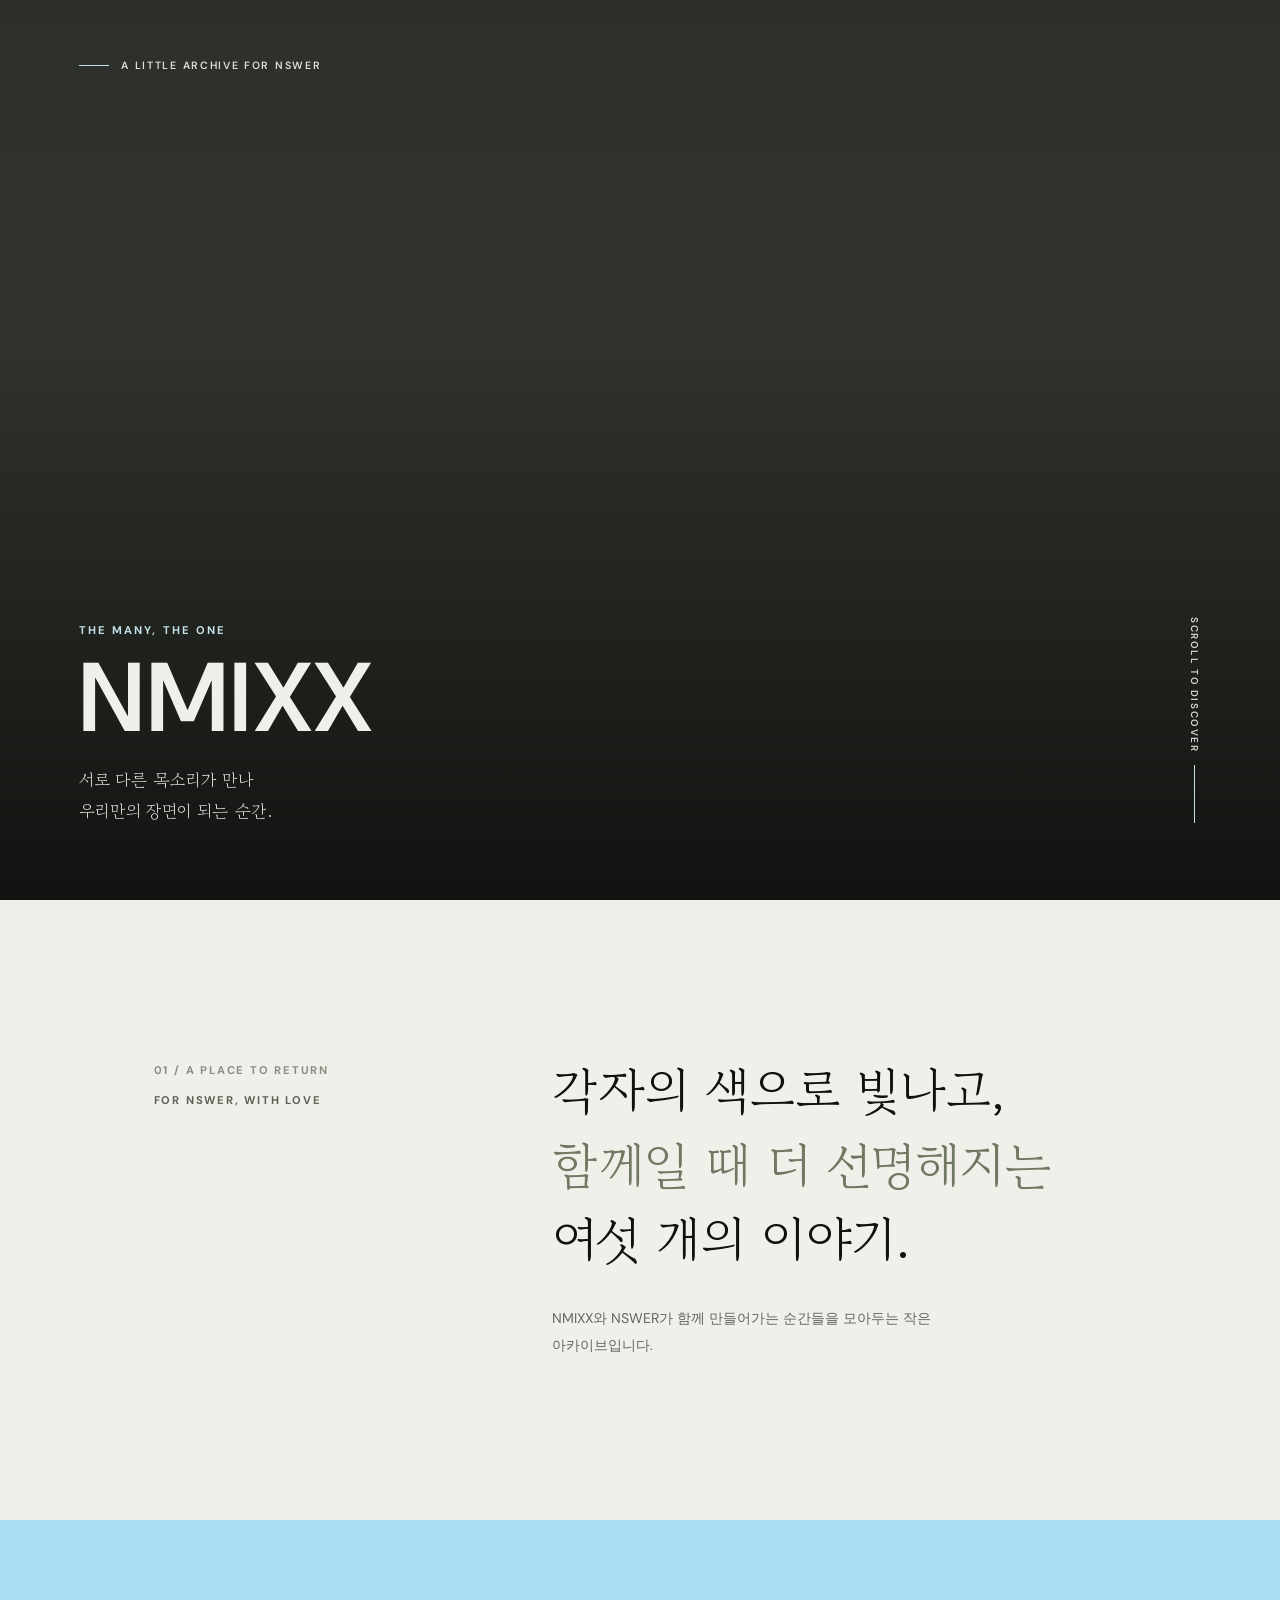
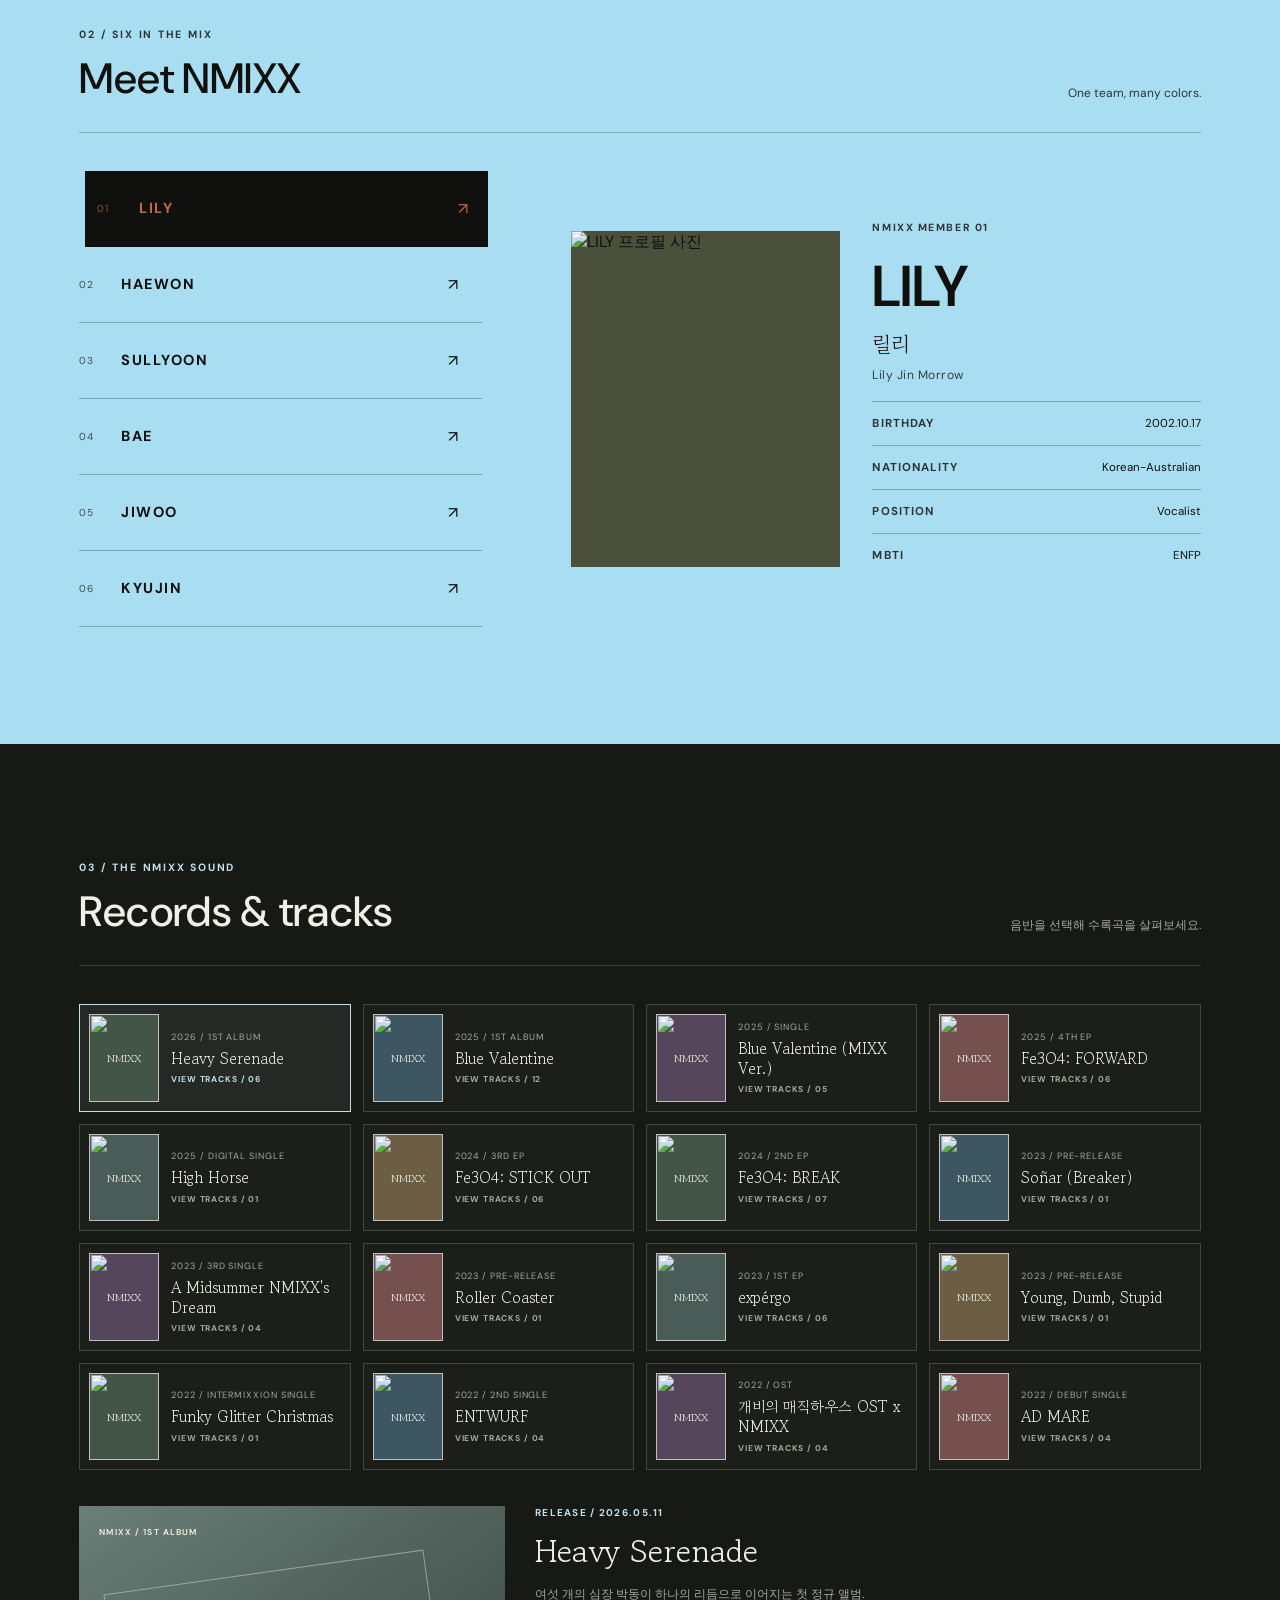
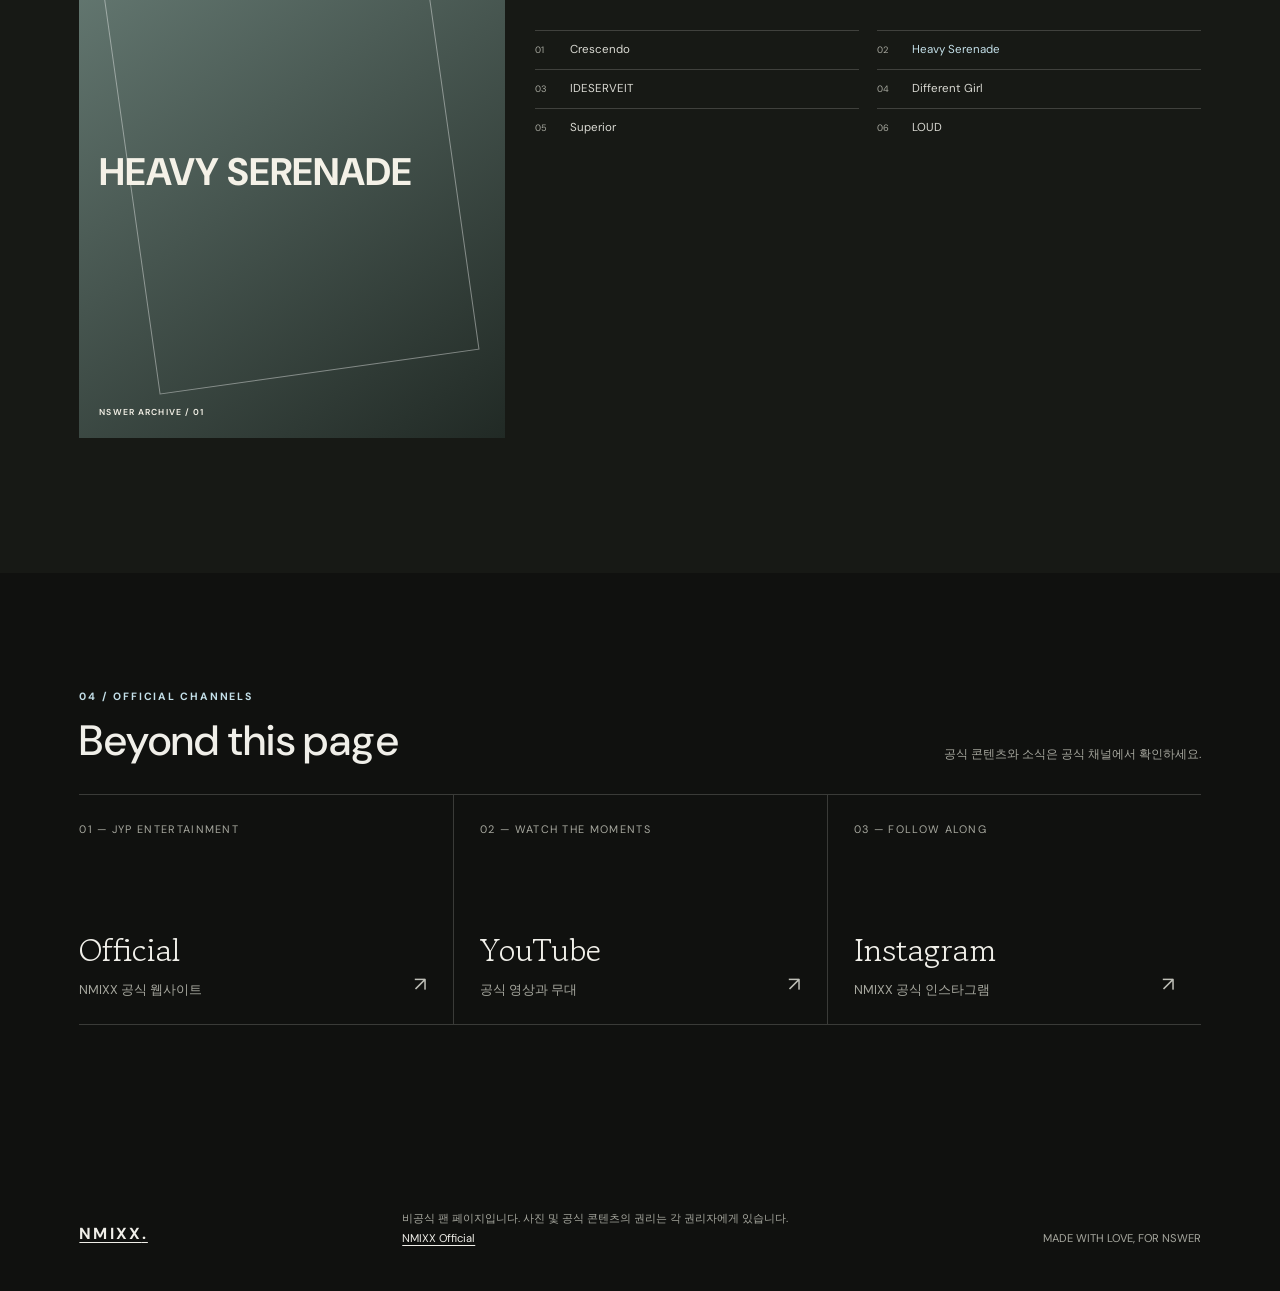
==== nmixx-main/nmixx/index.html @ 052b88a3 "Add files via upload" ====
<!doctype html>
<html lang="ko">
<head>
  <meta charset="utf-8">
  <meta name="viewport" content="width=device-width, initial-scale=1">
  <meta name="theme-color" content="#10110f">
  <meta name="description" content="NMIXX와 NSWER의 순간을 모으는 비공식 팬 페이지.">
  <title>NMIXX — A little archive for NSWER</title>
  <link rel="preconnect" href="https://fonts.googleapis.com">
  <link rel="preconnect" href="https://fonts.gstatic.com" crossorigin>
  <link href="https://fonts.googleapis.com/css2?family=DM+Sans:wght@400;500;600;700&family=Gowun+Batang:wght@400;700&display=swap" rel="stylesheet">
  <link rel="stylesheet" href="css/site.css">
</head>
<body>
  <header class="site-header" id="site-header">
    <a class="wordmark" href="#top" aria-label="NMIXX 홈">NMIXX<span>.</span></a>
    <nav class="desktop-nav" aria-label="주요 메뉴">
      <a href="#members">Meet NMIXX</a>
      <a href="gallery.html">Gallery</a>
      <a href="#music">Music</a>
      <a href="#story">Our story</a>
      <a href="#official">Official links</a>
    </nav>
    <button class="menu-toggle" type="button" aria-expanded="false" aria-controls="mobile-nav">
      <span class="menu-icon" aria-hidden="true"><i></i><i></i></span>
      <span class="menu-label">Menu</span>
    </button>
    <nav class="mobile-nav" id="mobile-nav" aria-label="모바일 메뉴" inert>
      <a href="#members">Meet NMIXX</a>
      <a href="gallery.html">Gallery</a>
      <a href="#music">Music</a>
      <a href="#story">Our story</a>
      <a href="#official">Official links</a>
    </nav>
  </header>

  <main id="top">
    <section class="hero" aria-labelledby="hero-title">
      <p class="hero-topline">A little archive for NSWER</p>
      <div class="hero-content">
        <div class="hero-copy">
          <p class="eyebrow">The many, the one</p>
          <h1 id="hero-title">NMIXX</h1>
          <p class="hero-subtitle">서로 다른 목소리가 만나<br>우리만의 장면이 되는 순간.</p>
        </div>
        <span class="scroll-cue" aria-hidden="true">SCROLL TO DISCOVER</span>
      </div>
    </section>

    <section class="intro" id="story">
      <div class="intro-index reveal"><span>01 / A PLACE TO RETURN</span>FOR NSWER, WITH LOVE</div>
      <div class="intro-copy reveal">
        <h2>각자의 색으로 빛나고,<br><em>함께일 때 더 선명해지는</em><br>여섯 개의 이야기.</h2>
        <p class="intro-note">NMIXX와 NSWER가 함께 만들어가는 순간들을 모아두는 작은 아카이브입니다.</p>
      </div>
    </section>

    <section class="members" id="members">
      <div class="section-heading reveal">
        <div><p>02 / SIX IN THE MIX</p><h2>Meet NMIXX</h2></div>
        <span>One team, many colors.</span>
      </div>
      <div class="member-explorer reveal">
        <div class="member-selector" role="group" aria-label="멤버 프로필 선택">
          <button class="member-tab" type="button" data-member="0" aria-pressed="true" aria-controls="member-profile"><span class="member-tab-index">01</span><span class="member-tab-name">LILY</span><span class="member-tab-arrow" aria-hidden="true">↗</span></button>
          <button class="member-tab" type="button" data-member="1" aria-pressed="false" aria-controls="member-profile"><span class="member-tab-index">02</span><span class="member-tab-name">HAEWON</span><span class="member-tab-arrow" aria-hidden="true">↗</span></button>
          <button class="member-tab" type="button" data-member="2" aria-pressed="false" aria-controls="member-profile"><span class="member-tab-index">03</span><span class="member-tab-name">SULLYOON</span><span class="member-tab-arrow" aria-hidden="true">↗</span></button>
          <button class="member-tab" type="button" data-member="3" aria-pressed="false" aria-controls="member-profile"><span class="member-tab-index">04</span><span class="member-tab-name">BAE</span><span class="member-tab-arrow" aria-hidden="true">↗</span></button>
          <button class="member-tab" type="button" data-member="4" aria-pressed="false" aria-controls="member-profile"><span class="member-tab-index">05</span><span class="member-tab-name">JIWOO</span><span class="member-tab-arrow" aria-hidden="true">↗</span></button>
          <button class="member-tab" type="button" data-member="5" aria-pressed="false" aria-controls="member-profile"><span class="member-tab-index">06</span><span class="member-tab-name">KYUJIN</span><span class="member-tab-arrow" aria-hidden="true">↗</span></button>
        </div>
        <article class="member-profile" id="member-profile" aria-live="polite" aria-atomic="true">
          <img class="member-image" id="member-image" alt="LILY 프로필 사진">
          <div class="member-profile-copy">
            <p class="member-profile-index" id="member-index">NMIXX MEMBER 01</p>
            <h3 class="member-profile-name" id="member-name">LILY</h3>
            <p class="member-profile-native" id="member-native">릴리</p>
              <p class="member-profile-real-name" id="member-real-name">LILY</p>
            <div class="member-profile-facts">
              <p class="member-profile-fact"><span>BIRTHDAY</span><time id="member-birthday" datetime="2002-10-17">2002.10.17</time></p>
              <p class="member-profile-fact"><span>NATIONALITY</span><span id="member-nationality">Korean-Australian</span></p>
              <p class="member-profile-fact"><span>POSITION</span><span id="member-position">Vocalist · Korean-English</span></p>
              <p class="member-profile-fact"><span>MBTI</span><span  id="member-mbti">ENFP</span></p>
            </div>
          </div>
        </article>
      </div>
    </section>


    <section class="archive music-section" id="music">
      <div class="section-heading reveal">
        <div><p>03 / THE NMIXX SOUND</p><h2>Records & tracks</h2></div>
        <span>음반을 선택해 수록곡을 살펴보세요.</span>
      </div>
      <div class="album-browser reveal">
        <div class="album-picker" id="album-picker" role="list" aria-label="NMIXX 음반 전체"></div>
        <article class="album-detail" aria-live="polite" aria-atomic="true">
          <div class="album-art album-art--serenade" id="album-art" aria-label="Heavy Serenade 앨범 아트">
            <img class="album-cover-image" id="album-cover-image" src="https://d1meds70430yck.cloudfront.net/artists/nmixx/albums/1778468916611-2fcfcbe5.jpg" alt="Heavy Serenade 앨범 커버">
            <span class="album-art-overline" id="album-art-overline">NMIXX / 1ST ALBUM</span>
            <strong id="album-art-title">HEAVY<br>SERENADE</strong>
            <span class="album-art-mark">NSWER ARCHIVE / 01</span>
          </div>
          <div class="album-info">
            <p class="album-info-index" id="album-release">RELEASE / 2026.05.11</p>
            <h3><a id="album-title" href="https://open.spotify.com/search/NMIXX%20Heavy%20Serenade" target="_blank" rel="noreferrer">Heavy Serenade</a></h3>
            <p id="album-description">여섯 개의 심장 박동이 하나의 리듬으로 이어지는 첫 정규 앨범.</p>
            <ol class="track-list" id="track-list" aria-label="수록곡"></ol>
          </div>
        </article>
      </div>
    </section>

    <section class="archive official-section" id="official">
      <div class="section-heading reveal">
        <div><p>04 / OFFICIAL CHANNELS</p><h2>Beyond this page</h2></div>
        <span>공식 콘텐츠와 소식은 공식 채널에서 확인하세요.</span>
      </div>
      <div class="archive-grid">
        <a class="archive-link reveal" href="https://nmixx.jype.com/" target="_blank" rel="noreferrer">
          <span class="archive-number">01 — JYP ENTERTAINMENT</span><span class="archive-name">Official</span><span class="archive-description">NMIXX 공식 웹사이트</span><span class="archive-arrow" aria-hidden="true">↗</span>
        </a>
        <a class="archive-link reveal" href="https://www.youtube.com/c/NMIXXOfficial" target="_blank" rel="noreferrer">
          <span class="archive-number">02 — WATCH THE MOMENTS</span><span class="archive-name">YouTube</span><span class="archive-description">공식 영상과 무대</span><span class="archive-arrow" aria-hidden="true">↗</span>
        </a>
        <a class="archive-link reveal" href="https://www.instagram.com/nmixx_official/" target="_blank" rel="noreferrer">
          <span class="archive-number">03 — FOLLOW ALONG</span><span class="archive-name">Instagram</span><span class="archive-description">NMIXX 공식 인스타그램</span><span class="archive-arrow" aria-hidden="true">↗</span>
        </a>
      </div>
    </section>

  </main>

  <footer class="site-footer">
    <a class="footer-mark" href="#top">NMIXX<span>.</span></a>
    <p>비공식 팬 페이지입니다. 사진 및 공식 콘텐츠의 권리는 각 권리자에게 있습니다.<br><a href="https://nmixx.jype.com/" target="_blank" rel="noreferrer">NMIXX Official</a></p>
    <p>MADE WITH LOVE, FOR NSWER</p>
  </footer>

  <script src="js/site.js" defer></script>
</body>
</html>
---- nmixx-main/nmixx/css/site.css ----
:root {
  color-scheme: dark;
  --ink: #10110f;
  --paper: #f0efe9;
  --muted: #a7a89f;
  --acid: #c3dfe8;
  --line: rgba(240, 239, 233, .19);
  --serif: "Gowun Batang", Georgia, serif;
  --sans: "DM Sans", "Malgun Gothic", sans-serif;
}

* { box-sizing: border-box; }
html { scroll-behavior: smooth; }
body {
  margin: 0;
  background: var(--ink);
  color: var(--paper);
  font-family: var(--sans);
  -webkit-font-smoothing: antialiased;
}
a { color: inherit; text-decoration: none; }
button { color: inherit; font: inherit; }
::selection { color: var(--ink); background: var(--acid); }

.site-header {
  position: fixed;
  z-index: 10;
  inset: 0 0 auto;
  display: flex;
  align-items: center;
  justify-content: space-between;
  min-height: 76px;
  padding: 0 6.2vw;
  color: var(--paper);
  background: rgba(16, 17, 15, .9);
  border-bottom: 1px solid rgba(240, 239, 233, .12);
  backdrop-filter: blur(14px);
  transform: translateY(-105%);
  transition: transform .45s cubic-bezier(.2,.7,.2,1);
}
.site-header.is-visible { transform: translateY(0); }
.wordmark { font-size: 1.08rem; font-weight: 700; letter-spacing: .12em; }
.wordmark span { color: var(--acid); }
.desktop-nav { display: flex; align-items: center; gap: 2.2rem; }
.desktop-nav a, .menu-toggle {
  font-size: .72rem;
  font-weight: 600;
  letter-spacing: .11em;
  text-transform: uppercase;
}
.desktop-nav a { color: #c9c9c2; transition: color .2s; }
.desktop-nav a:hover, .desktop-nav a:focus-visible { color: var(--acid); }
.menu-toggle {
  display: none;
  border: 0;
  background: transparent;
  cursor: pointer;
}
.mobile-nav { display: none; }

.hero {
  position: relative;
  display: flex;
  min-height: 680px;
  height: 100svh;
  align-items: flex-end;
  overflow: hidden;
  isolation: isolate;
  background: #33352f;
}
.hero::before, .hero::after { position: absolute; inset: 0; content: ""; pointer-events: none; }
.hero::before {
  z-index: -2;
  inset: -18% 0;
  background-image: url("https://d1meds70430yck.cloudfront.net/images/2026/09/30/gAAAAABqvKIhIqijRZtizznS_riI0pheNCxo2xA8edv8j97ZWO5IctZQIMdxApS8UF1ifLqfo2mUvzOSB4dbHTzO1W0Qj2kssRfggHt3ymOBjQN17YceEeHtkVYiIE6DFDy0-2aes8DiZArSMqCRaN5DKMsNcP7kSQ%3D%3D/3b52371044f7d9ab2bb0f0de5db0cc8addd6f538.jpg");
  background-position: center top;
  background-size: cover;
  transform: translate3d(0, calc(18vh + var(--hero-offset, 0px)), 0) scale(1.08);
  will-change: transform;
}
.hero::after {
  z-index: -1;
  background: linear-gradient(180deg, rgba(8, 10, 8, .13) 0%, rgba(8, 10, 8, .02) 35%, rgba(8, 10, 8, .78) 100%);
}
.hero-topline {
  position: absolute;
  top: 48px;
  left: 6.2vw;
  display: flex;
  align-items: center;
  gap: 12px;
  color: rgba(255,255,255,.84);
  font-size: .66rem;
  font-weight: 600;
  letter-spacing: .16em;
  text-transform: uppercase;
}
.hero-topline::before { width: 30px; height: 1px; background: var(--acid); content: ""; }
.hero-content {
  width: 100%;
  display: grid;
  grid-template-columns: 1fr auto;
  align-items: end;
  gap: 30px;
  padding: 0 6.2vw 8.2vh;
}
.hero-copy { max-width: 760px; }
.eyebrow {
  margin: 0 0 17px;
  color: var(--acid);
  font-size: .7rem;
  font-weight: 700;
  letter-spacing: .18em;
  text-transform: uppercase;
}
h1 {
  margin: 0;
  font-size: 6.1rem;
  font-weight: 600;
  letter-spacing: .025em;
  line-height: .9;
}
.hero-subtitle {
  max-width: 400px;
  margin: 22px 0 0;
  color: rgba(255,255,255,.82);
  font-family: var(--serif);
  font-size: 1.08rem;
  line-height: 1.8;
  word-break: keep-all;
}
.scroll-cue {
  display: flex;
  align-items: center;
  gap: 13px;
  padding-bottom: 3px;
  color: rgba(255,255,255,.82);
  font-size: .62rem;
  font-weight: 600;
  letter-spacing: .16em;
  writing-mode: vertical-rl;
}
.scroll-cue::after { width: 1px; height: 58px; background: var(--acid); content: ""; }
.intro {
  display: grid;
  grid-template-columns: minmax(140px, .7fr) minmax(0, 1.3fr);
  gap: 7vw;
  padding: 17vh 12vw 18vh;
  background: var(--paper);
  color: var(--ink);
}
.intro-index { padding-top: 10px; color: #5e6158; font-size: .7rem; font-weight: 700; letter-spacing: .16em; }
.intro-index span { display: block; margin-bottom: 16px; color: #8b8d84; }
.intro-copy { max-width: 760px; }
.intro h2 {
  margin: 0;
  font-family: var(--serif);
  font-size: 3.15rem;
  font-weight: 400;
  line-height: 1.48;
  word-break: keep-all;
}
.intro h2 em { color: #707861; font-style: normal; }
.intro-note { max-width: 420px; margin: 28px 0 0; color: #65675f; font-size: .88rem; line-height: 1.9; word-break: keep-all; }
.archive { padding: 13vh 6.2vw 15vh; }
.section-heading {
  display: flex;
  align-items: end;
  justify-content: space-between;
  gap: 24px;
  padding-bottom: 26px;
  border-bottom: 1px solid var(--line);
}
.section-heading p { margin: 0 0 10px; color: var(--acid); font-size: .66rem; font-weight: 700; letter-spacing: .17em; }
.section-heading h2 { margin: 0; font-size: 2.65rem; font-weight: 500; letter-spacing: .01em; }
.section-heading > span { padding-bottom: 5px; color: var(--muted); font-size: .75rem; }
.archive-grid { display: grid; grid-template-columns: repeat(3, 1fr); }
.archive-link {
  position: relative;
  display: flex;
  min-height: 230px;
  flex-direction: column;
  justify-content: space-between;
  padding: 27px 26px 25px 0;
  border-bottom: 1px solid var(--line);
  transition: color .2s;
}
.archive-link + .archive-link { padding-left: 26px; border-left: 1px solid var(--line); }
.archive-link:hover .archive-arrow, .archive-link:focus-visible .archive-arrow { color: var(--acid); transform: translate(4px, -4px); }
.archive-number { color: var(--muted); font-size: .68rem; letter-spacing: .12em; }
.archive-name { margin: auto 0 8px; font-family: var(--serif); font-size: 2rem; }
.archive-description { margin: 0; color: var(--muted); font-size: .8rem; }
.archive-arrow { position: absolute; right: 26px; bottom: 27px; color: #bfc0b8; font-size: 1.25rem; transition: transform .2s, color .2s; }

.gallery-section { padding-top: 11vh; }
.gallery-page .gallery-section { min-height: 100svh; padding-top: 14vh; }
.gallery-toolbar { display: flex; align-items: center; justify-content: space-between; gap: 20px; padding: 22px 0 24px; }
.gallery-filters { display: flex; flex-wrap: wrap; gap: 8px; }
.gallery-filter {
  display: inline-flex;
  align-items: center;
  gap: 9px;
  min-height: 36px;
  padding: 0 13px;
  border: 1px solid var(--line);
  background: transparent;
  color: var(--muted);
  font-size: .62rem;
  font-weight: 700;
  letter-spacing: .1em;
  cursor: pointer;
  transition: color .2s, background .2s, border-color .2s;
}
.gallery-filter:hover, .gallery-filter:focus-visible, .gallery-filter[aria-pressed="true"] { border-color: var(--acid); background: var(--acid); color: var(--ink); }
.gallery-filter span { opacity: .65; }
.gallery-count { color: var(--muted); font-size: .63rem; letter-spacing: .13em; }
.gallery-grid { display: grid; grid-template-columns: repeat(4, minmax(0, 1fr)); gap: 30px 18px; }
.gallery-item { min-width: 0; margin: 0; }
.gallery-item--wide { grid-column: span 2; }
.gallery-open {
  position: relative;
  display: block;
  width: 100%;
  padding: 0;
  overflow: hidden;
  border: 0;
  background: #242720;
  cursor: zoom-in;
}
.gallery-open img { display: block; width: 100%; aspect-ratio: 4 / 5; object-fit: cover; transition: transform .5s cubic-bezier(.2,.7,.2,1), filter .3s; }
.gallery-item--wide .gallery-open img { aspect-ratio: 4 / 3; }
.gallery-item--album .gallery-open img { aspect-ratio: 4 / 5; }
.gallery-open.has-image-fallback::after { position: absolute; inset: 0; display: grid; place-items: center; color: var(--acid); content: "NMIXX / MIXX ARCHIVE"; font-size: .65rem; letter-spacing: .16em; }
.gallery-open:hover img, .gallery-open:focus-visible img { transform: scale(1.035); filter: brightness(.82); }
.gallery-open:focus-visible { outline: 2px solid var(--acid); outline-offset: 3px; }
.gallery-open-mark { position: absolute; right: 14px; bottom: 12px; color: white; font-size: 1.2rem; opacity: 0; transform: translate(-4px, 4px); transition: opacity .2s, transform .2s; }
.gallery-open:hover .gallery-open-mark, .gallery-open:focus-visible .gallery-open-mark { opacity: 1; transform: translate(0); }
.gallery-item figcaption { display: flex; flex-direction: column; gap: 5px; padding-top: 12px; }
.gallery-item figcaption span { color: var(--muted); font-size: .58rem; letter-spacing: .13em; }
.gallery-item figcaption strong { font-family: var(--serif); font-size: 1.05rem; font-weight: 400; }
.gallery-item[hidden] { display: none; }
.gallery-lightbox {
  position: fixed;
  width: min(1100px, calc(100% - 36px));
  max-width: none;
  max-height: calc(100% - 36px);
  padding: 24px;
  overflow: visible;
  border: 1px solid rgba(240,239,233,.2);
  background: #10110f;
  color: var(--paper);
}
.gallery-lightbox::backdrop { background: rgba(6,7,6,.88); backdrop-filter: blur(8px); }
.gallery-lightbox figure { margin: 0; }
.gallery-lightbox img { display: block; max-width: 100%; max-height: 78svh; margin: 0 auto; object-fit: contain; }
.gallery-lightbox figcaption { padding-top: 14px; color: var(--muted); font-family: var(--serif); font-size: 1rem; }
.lightbox-close { position: absolute; top: 8px; right: 10px; z-index: 1; width: 38px; height: 38px; border: 0; background: var(--ink); color: var(--paper); font-size: 1.5rem; cursor: pointer; }

.music-section { background: #171915; }
.album-browser { display: grid; grid-template-columns: minmax(0, 1fr); gap: 36px; padding-top: 38px; }
.album-picker { display: grid; grid-template-columns: repeat(4, minmax(0, 1fr)); align-content: start; gap: 12px; }
.album-choice {
  display: grid;
  grid-template-columns: 54px minmax(0, 1fr);
  align-items: center;
  gap: 5px 12px;
  width: 100%;
  min-height: 76px;
  padding: 12px 10px 12px 0;
  border: 0;
  border-bottom: 1px solid var(--line);
  background: transparent;
  color: var(--paper);
  text-align: left;
  cursor: pointer;
  transition: color .2s, padding .2s, background .2s;
}
.album-choice > span:first-child { grid-row: span 2; color: var(--muted); font-size: .66rem; }
.album-choice strong { min-width: 0; font-family: var(--serif); font-size: 1.05rem; font-weight: 400; overflow-wrap: anywhere; }
.album-choice > span:last-child { color: var(--muted); font-size: .55rem; letter-spacing: .12em; }
.album-choice:hover, .album-choice:focus-visible, .album-choice[aria-pressed="true"] { padding-left: 12px; background: rgba(195,223,232,.1); color: var(--acid); }
.album-choice:focus-visible { outline: 1px solid var(--acid); outline-offset: -1px; }
.album-option {
  display: grid;
  grid-template-columns: 70px minmax(0, 1fr);
  align-items: center;
  gap: 12px;
  min-width: 0;
  padding: 9px;
  border: 1px solid var(--line);
  background: rgba(255,255,255,.02);
  cursor: pointer;
  transition: border-color .2s, background .2s;
}
.album-option.is-active { border-color: var(--acid); background: rgba(195,223,232,.08); }
.album-option-cover { position: relative; aspect-ratio: 4 / 5; overflow: hidden; background: #273035; }
.album-option-cover img { display: block; width: 100%; height: 100%; object-fit: cover; }
.album-option-cover.has-fallback::after { position: absolute; inset: 0; display: grid; place-items: center; padding: 5px; color: var(--paper); content: "NMIXX"; font-family: var(--serif); font-size: .7rem; text-align: center; }
.album-option-copy { display: grid; gap: 6px; min-width: 0; }
.album-option-year { color: var(--muted); font-size: .57rem; letter-spacing: .1em; }
.album-option-name { color: var(--paper); font-family: var(--serif); font-size: .95rem; line-height: 1.3; overflow-wrap: anywhere; }
button.album-option-name { width: 100%; padding: 0; border: 0; background: transparent; text-align: left; cursor: pointer; }
.album-option-name:focus-visible { outline: 1px solid var(--acid); outline-offset: 3px; }
.album-select { justify-self: start; padding: 0; border: 0; background: none; color: var(--muted); font-size: .53rem; font-weight: 700; letter-spacing: .1em; cursor: pointer; }
.album-select:focus-visible, .album-option.is-active .album-select { color: var(--acid); }
.album-select:focus-visible { outline: 1px solid var(--acid); outline-offset: 3px; }
.album-detail { display: grid; grid-template-columns: minmax(190px, .78fr) minmax(0, 1.22fr); align-items: start; gap: 30px; min-width: 0; }
.album-art {
  position: relative;
  display: flex;
  min-width: 0;
  aspect-ratio: 4 / 5;
  flex-direction: column;
  justify-content: space-between;
  padding: 20px;
  overflow: hidden;
  isolation: isolate;
  color: #f4f1e7;
}
.album-art::before, .album-art::after { position: absolute; inset: 0; content: ""; pointer-events: none; }
.album-art::before { z-index: -1; background: linear-gradient(180deg, rgba(12,15,16,.12), rgba(12,15,16,.42)); }
.album-art::after { z-index: 1; inset: 12%; border: 1px solid rgba(255,255,255,.4); transform: rotate(-8deg); }
.album-art--serenade { background-color: #344238; }
.album-art--valentine { background-color: #355564; }
.album-art--forward { background-color: #6b4c3b; }
.album-art--stickout { background-color: #71372e; }
.album-art--tone-0 { background-color: #435547; }
.album-art--tone-1 { background-color: #3d5661; }
.album-art--tone-2 { background-color: #56465b; }
.album-art--tone-3 { background-color: #75504f; }
.album-art--tone-4 { background-color: #4a5c58; }
.album-art--tone-5 { background-color: #6b5e42; }
.album-art.has-fallback-cover .album-cover-image { display: none; }
.album-art.has-fallback-cover::before { background: linear-gradient(145deg, rgba(195,223,232,.3), rgba(12,15,16,.62)); }
.album-cover-image { position: absolute; z-index: -2; inset: 0; display: block; width: 100%; height: 100%; object-fit: cover; }
.album-art > *:not(.album-cover-image) { position: relative; z-index: 2; }
.album-art-overline, .album-art-mark { font-size: .54rem; font-weight: 600; letter-spacing: .13em; }
.album-art > strong { font-size: 2.4rem; font-weight: 700; line-height: .92; overflow-wrap: anywhere; white-space: pre-line; }
.album-info { min-width: 0; }
.album-info-index { margin: 0 0 12px; color: var(--acid); font-size: .62rem; font-weight: 700; letter-spacing: .13em; }
.album-info h3 { margin: 0; font-family: var(--serif); font-size: 2rem; font-weight: 400; line-height: 1.25; overflow-wrap: anywhere; }
.album-info h3 a { color: inherit; text-decoration: none; }
.album-info h3 a:focus-visible { outline: 2px solid var(--acid); outline-offset: 4px; }
.album-info > p:not(.album-info-index) { max-width: 420px; margin: 12px 0 24px; color: var(--muted); font-size: .78rem; line-height: 1.8; word-break: keep-all; }
.track-list { display: grid; grid-template-columns: repeat(2, minmax(0, 1fr)); gap: 0 18px; margin: 0; padding: 0; list-style: none; counter-reset: tracks; }
.track-list li { display: grid; grid-template-columns: 27px minmax(0, 1fr); gap: 8px; align-items: baseline; min-width: 0; padding: 11px 0; border-top: 1px solid var(--line); counter-increment: tracks; color: #d9d9d2; font-size: .72rem; line-height: 1.4; overflow-wrap: anywhere; }
.track-list li::before { content: counter(tracks, decimal-leading-zero); color: var(--muted); font-size: .58rem; }
.track-list li.is-title-track { color: var(--acid); }
.track-list li a { display: block; min-width: 0; color: inherit; text-decoration: none; }
.track-list li a:focus-visible { outline: 1px solid var(--acid); outline-offset: 3px; }

.members {
  padding: 12vh 6.2vw 13vh;
  background: #d6e9ed;
  color: var(--ink);
  transition: background-color .35s ease;
}
.members.member-theme--lily { background: #A9DDF2; }
.members.member-theme--haewon { background: #F2F0E8; }
.members.member-theme--sullyoon { background: #9BAFE0; }
.members.member-theme--bae { background: #F7DFA0; }
.members.member-theme--jiwoo { background: #F2A7AE; }
.members.member-theme--kyujin { background: #E9B4D0; }
.members .section-heading { border-color: rgba(16,17,15,.25); }
.members .section-heading p { color: rgba(16,17,15,.82); }
.members .section-heading > span { color: rgba(16,17,15,.82); }
.member-explorer {
  display: grid;
  grid-template-columns: minmax(220px, .78fr) minmax(0, 1.22fr);
  gap: 7vw;
  padding-top: 38px;
}
.member-selector { display: grid; align-content: start; }
.member-tab {
  display: grid;
  grid-template-columns: 42px 1fr 20px;
  align-items: center;
  width: 100%;
  min-height: 76px;
  padding: 0 14px 0 0;
  border: 0;
  border-bottom: 1px solid rgba(16,17,15,.28);
  background: transparent;
  color: var(--ink);
  text-align: left;
  cursor: pointer;
  transition: background .22s ease, color .22s ease, padding .22s ease, transform .22s ease;
}
.member-tab[data-member="0"] { --member-color: #c16a45; }
.member-tab[data-member="1"] { --member-color: #62a2c0; }
.member-tab[data-member="2"] { --member-color: #a28b5f; }
.member-tab[data-member="3"] { --member-color: #c08330; }
.member-tab[data-member="4"] { --member-color: #b65c78; }
.member-tab[data-member="5"] { --member-color: #7286bf; }
.member-tab:hover, .member-tab:focus-visible, .member-tab[aria-pressed="true"] {
  padding-left: 12px;
  background: var(--ink);
  color: var(--member-color);
  transform: translateX(6px);
}
.member-tab:focus-visible { outline: 2px solid var(--ink); outline-offset: 3px; }
.member-tab-index { font-size: .63rem; letter-spacing: .1em; opacity: .7; }
.member-tab-name { font-size: .91rem; font-weight: 700; letter-spacing: .1em; }
.member-tab-arrow { font-size: 1rem; transition: transform .22s ease; }
.member-tab:hover .member-tab-arrow, .member-tab[aria-pressed="true"] .member-tab-arrow { transform: translateX(4px); }
.member-profile {
  display: grid;
  grid-template-columns: minmax(170px, .82fr) minmax(0, 1fr);
  align-items: center;
  gap: 32px;
  min-width: 0;
}
.member-image { display: block; width: 100%; aspect-ratio: 4 / 5; object-fit: cover; background: #4b503a; }
.member-profile-copy { min-width: 0; }
.member-profile-index { margin: 0 0 24px; color: rgba(16,17,15,.82); font-size: .65rem; font-weight: 700; letter-spacing: .15em; }
.member-profile-name { margin: 0; font-size: 3.6rem; font-weight: 600; line-height: 1; overflow-wrap: anywhere; }
.member-profile-native { margin: 12px 0 0; font-family: var(--serif); font-size: 1.35rem; }
.member-profile-real-name { margin: 8px 0 0; color: rgba(16,17,15,.78); font-size: .76rem; letter-spacing: .04em; }
.member-profile-facts { display: grid; gap: 0; margin-top: 18px; }
.member-profile-fact { display: flex; justify-content: space-between; gap: 16px; margin: 0; padding: 14px 0; border-top: 1px solid rgba(16,17,15,.28); font-size: .72rem; }
.member-profile-fact span:first-child { color: rgba(16,17,15,.82); font-weight: 700; letter-spacing: .1em; }
.member-profile-intro { margin: 18px 0 0; color: rgba(16,17,15,.82); font-family: var(--serif); font-size: .9rem; line-height: 1.8; word-break: keep-all; }

.site-footer {
  display: flex;
  align-items: end;
  justify-content: space-between;
  gap: 30px;
  padding: 48px 6.2vw 42px;
  color: var(--muted);
  font-size: .7rem;
  line-height: 1.8;
}
.footer-mark { color: var(--paper); font-size: 1rem; font-weight: 700; letter-spacing: .13em; }
.site-footer p { margin: 0; }
.site-footer a { color: var(--paper); text-decoration: underline; text-underline-offset: 3px; }
.reveal { opacity: 0; transform: translateY(24px); transition: opacity .7s ease, transform .7s cubic-bezier(.2,.7,.2,1); }
.reveal.is-in-view { opacity: 1; transform: translateY(0); }

@media (max-width: 760px) {
  .site-header { min-height: 64px; padding: 0 22px; }
  .desktop-nav { display: none; }
  .menu-toggle { display: inline-flex; align-items: center; gap: 10px; padding: 12px 0; font-size: .66rem; }
  .menu-icon { display: grid; gap: 5px; width: 18px; }
  .menu-icon i { display: block; height: 1px; background: currentColor; transition: transform .2s; }
  .menu-toggle[aria-expanded="true"] .menu-icon i:first-child { transform: translateY(3px) rotate(45deg); }
  .menu-toggle[aria-expanded="true"] .menu-icon i:last-child { transform: translateY(-3px) rotate(-45deg); }
  .mobile-nav {
    position: absolute;
    inset: 64px 0 auto;
    display: grid;
    gap: 0;
    padding: 0 22px;
    overflow: hidden;
    background: rgba(16,17,15,.96);
    max-height: 0;
    transition: max-height .3s ease, padding .3s ease;
  }
  .mobile-nav.is-open { max-height: 340px; padding: 8px 22px 20px; }
  .mobile-nav a { padding: 13px 0; border-top: 1px solid var(--line); color: #d3d3cb; font-size: .74rem; letter-spacing: .08em; }
  .hero { min-height: 620px; height: 100svh; max-height: 920px; }
  .hero::before {
    background-image: url("https://d1meds70430yck.cloudfront.net/images/2026/09/30/gAAAAABqvIeXqddbfvSoG50ZqBBJu84pTSoM2ujSBKNfVXCbJpQa1Ip3KAnRwAHRNyABldLEQdpBncDLPQH21VVjtwwZZ7HBP79kBayVY1C6tO9GMSvXE7p22eyqiHouS1Ae8-oR4WWJKhJ96erf85F8vFxj3LeA3A%3D%3D/d5caa90fa546cc03b271c3b1a1df7765ea4291bf.jpg");
    background-position: center top;
  }
  .hero-topline { top: 30px; left: 22px; font-size: .58rem; }
  .hero-content { grid-template-columns: 1fr; padding: 0 22px 9vh; }
  h1 { font-size: 4.1rem; }
  .hero-subtitle { max-width: 300px; margin-top: 16px; font-size: .96rem; }
  .scroll-cue { position: absolute; right: 23px; bottom: 9vh; font-size: .55rem; }
  .scroll-cue::after { height: 42px; }
  .intro { grid-template-columns: 1fr; gap: 38px; padding: 12vh 22px 13vh; }
  .intro h2 { font-size: 2.15rem; }
  .intro-note { margin-top: 20px; font-size: .82rem; }
  .archive { padding: 10vh 22px 12vh; }
  .section-heading { align-items: start; flex-direction: column; gap: 14px; }
  .section-heading h2 { font-size: 2rem; }
  .section-heading > span { font-size: .68rem; }
  .archive-grid { grid-template-columns: 1fr; }
  .archive-link { min-height: 164px; padding: 20px 34px 20px 0; }
  .archive-link + .archive-link { padding-left: 0; border-left: 0; }
  .archive-name { font-size: 1.7rem; }
  .archive-arrow { right: 3px; bottom: 22px; }
  .members { padding: 10vh 22px 11vh; }
  .member-explorer { grid-template-columns: minmax(0, 1fr); gap: 28px; padding-top: 28px; }
  .member-selector { grid-template-columns: repeat(2, minmax(0, 1fr)); gap: 0 10px; }
  .member-tab { grid-template-columns: 30px 1fr 16px; min-height: 62px; padding-right: 6px; }
  .member-tab:hover, .member-tab:focus-visible, .member-tab[aria-pressed="true"] { padding-left: 8px; transform: translateX(2px); }
  .member-tab-name { font-size: .72rem; }
  .member-profile { grid-template-columns: minmax(0, .8fr) minmax(0, 1fr); gap: 18px; }
  .member-profile-index { margin-bottom: 16px; font-size: .57rem; }
  .member-profile-name { font-size: 2.15rem; }
  .member-profile-native { margin-top: 9px; font-size: 1.1rem; }
  .member-profile-real-name { margin-top: 6px; font-size: .68rem; }
  .member-profile-facts { margin-top: 12px; }
  .member-profile-fact { flex-direction: column; gap: 6px; padding: 9px 0; font-size: .68rem; }
  .member-profile-intro { margin-top: 12px; font-size: .78rem; }
  .gallery-toolbar { align-items: start; flex-direction: column; gap: 14px; }
  .gallery-grid { grid-template-columns: repeat(2, minmax(0, 1fr)); gap: 24px 12px; }
  .gallery-item--wide { grid-column: span 2; }
  .gallery-item figcaption strong { font-size: .95rem; }
  .gallery-lightbox { width: calc(100% - 20px); padding: 12px; }
  .album-browser { grid-template-columns: minmax(0, 1fr); gap: 26px; padding-top: 28px; }
  .album-picker { grid-template-columns: repeat(2, minmax(0, 1fr)); gap: 8px; }
  .album-option { grid-template-columns: 48px minmax(0, 1fr); gap: 8px; padding: 7px; }
  .album-option-name { font-size: .78rem; }
  .album-option-year { font-size: .51rem; }
  .album-select { font-size: .48rem; }
  .album-choice { grid-template-columns: 1fr; gap: 5px; min-height: 90px; padding: 10px 8px; }
  .album-choice > span:first-child { grid-row: auto; }
  .album-choice strong { font-size: .9rem; }
  .album-choice:hover, .album-choice:focus-visible, .album-choice[aria-pressed="true"] { padding-left: 10px; }
  .album-detail { grid-template-columns: minmax(105px, .72fr) minmax(0, 1.28fr); gap: 14px; }
  .album-art { padding: 11px; }
  .album-art > strong { font-size: 1.25rem; }
  .album-art-overline, .album-art-mark { font-size: .43rem; }
  .album-info h3 { font-size: 1.45rem; }
  .album-info > p:not(.album-info-index) { margin: 8px 0 16px; font-size: .72rem; }
  .track-list { grid-template-columns: 1fr; }
  .track-list li { padding: 8px 0; font-size: .68rem; }
  .site-footer { align-items: start; flex-direction: column; padding: 34px 22px; }
}

@media (prefers-reduced-motion: reduce) {
  *, *::before, *::after { scroll-behavior: auto !important; transition-duration: .01ms !important; animation-duration: .01ms !important; }
  .hero::before { transform: translate3d(0, 18vh, 0) scale(1.04); }
  .reveal { opacity: 1; transform: none; }
}
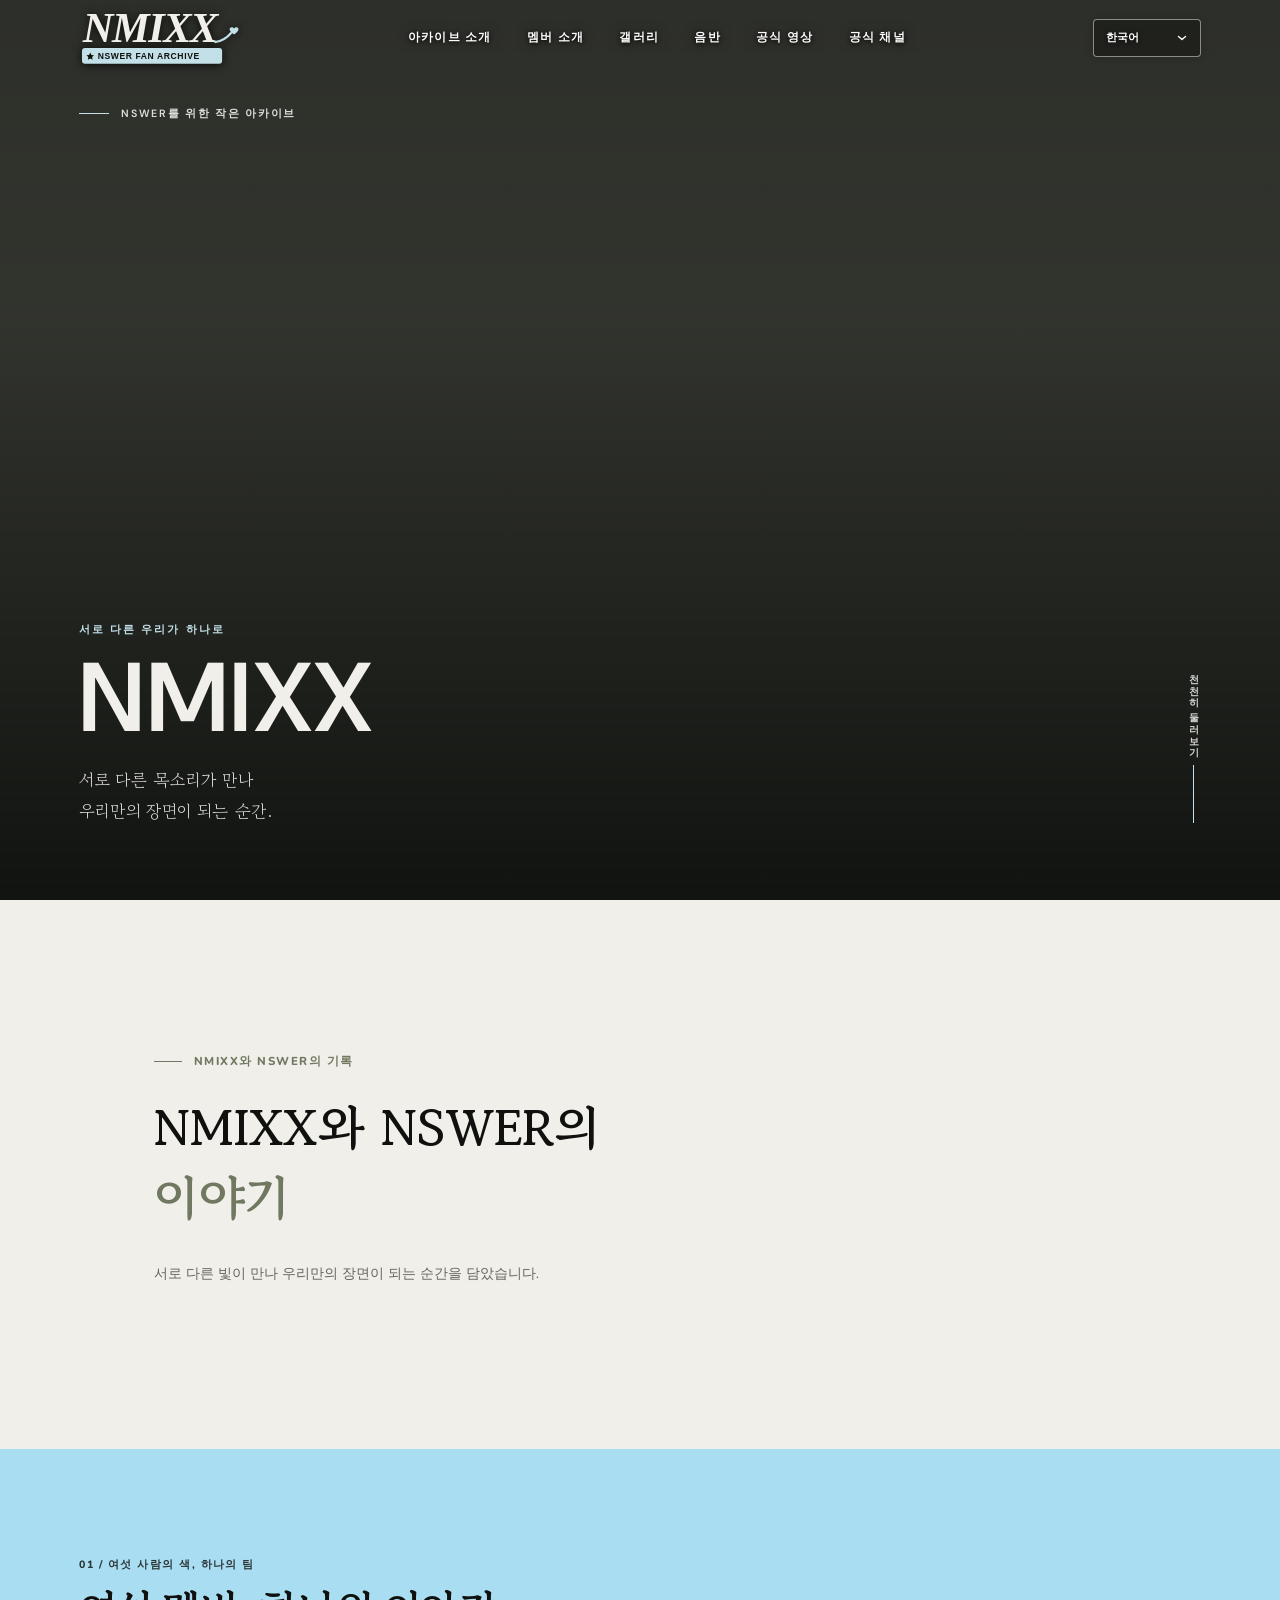
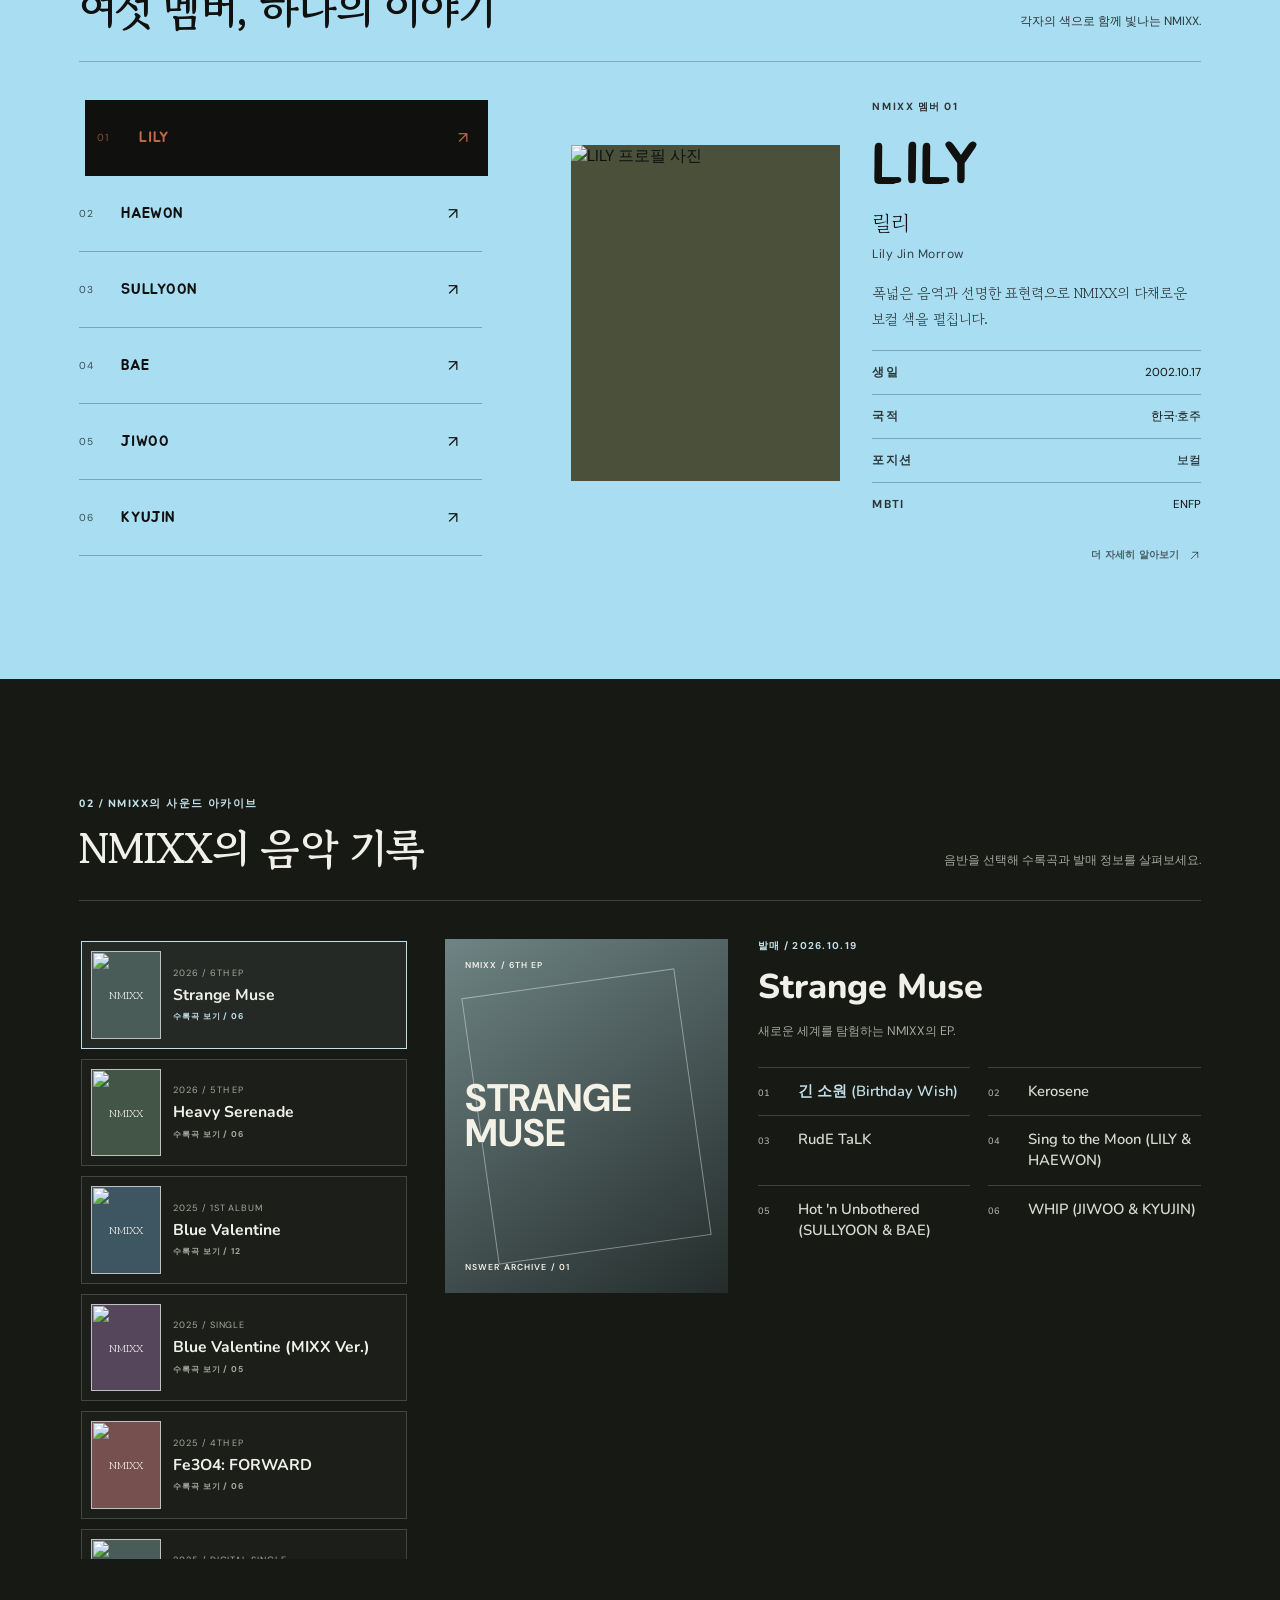
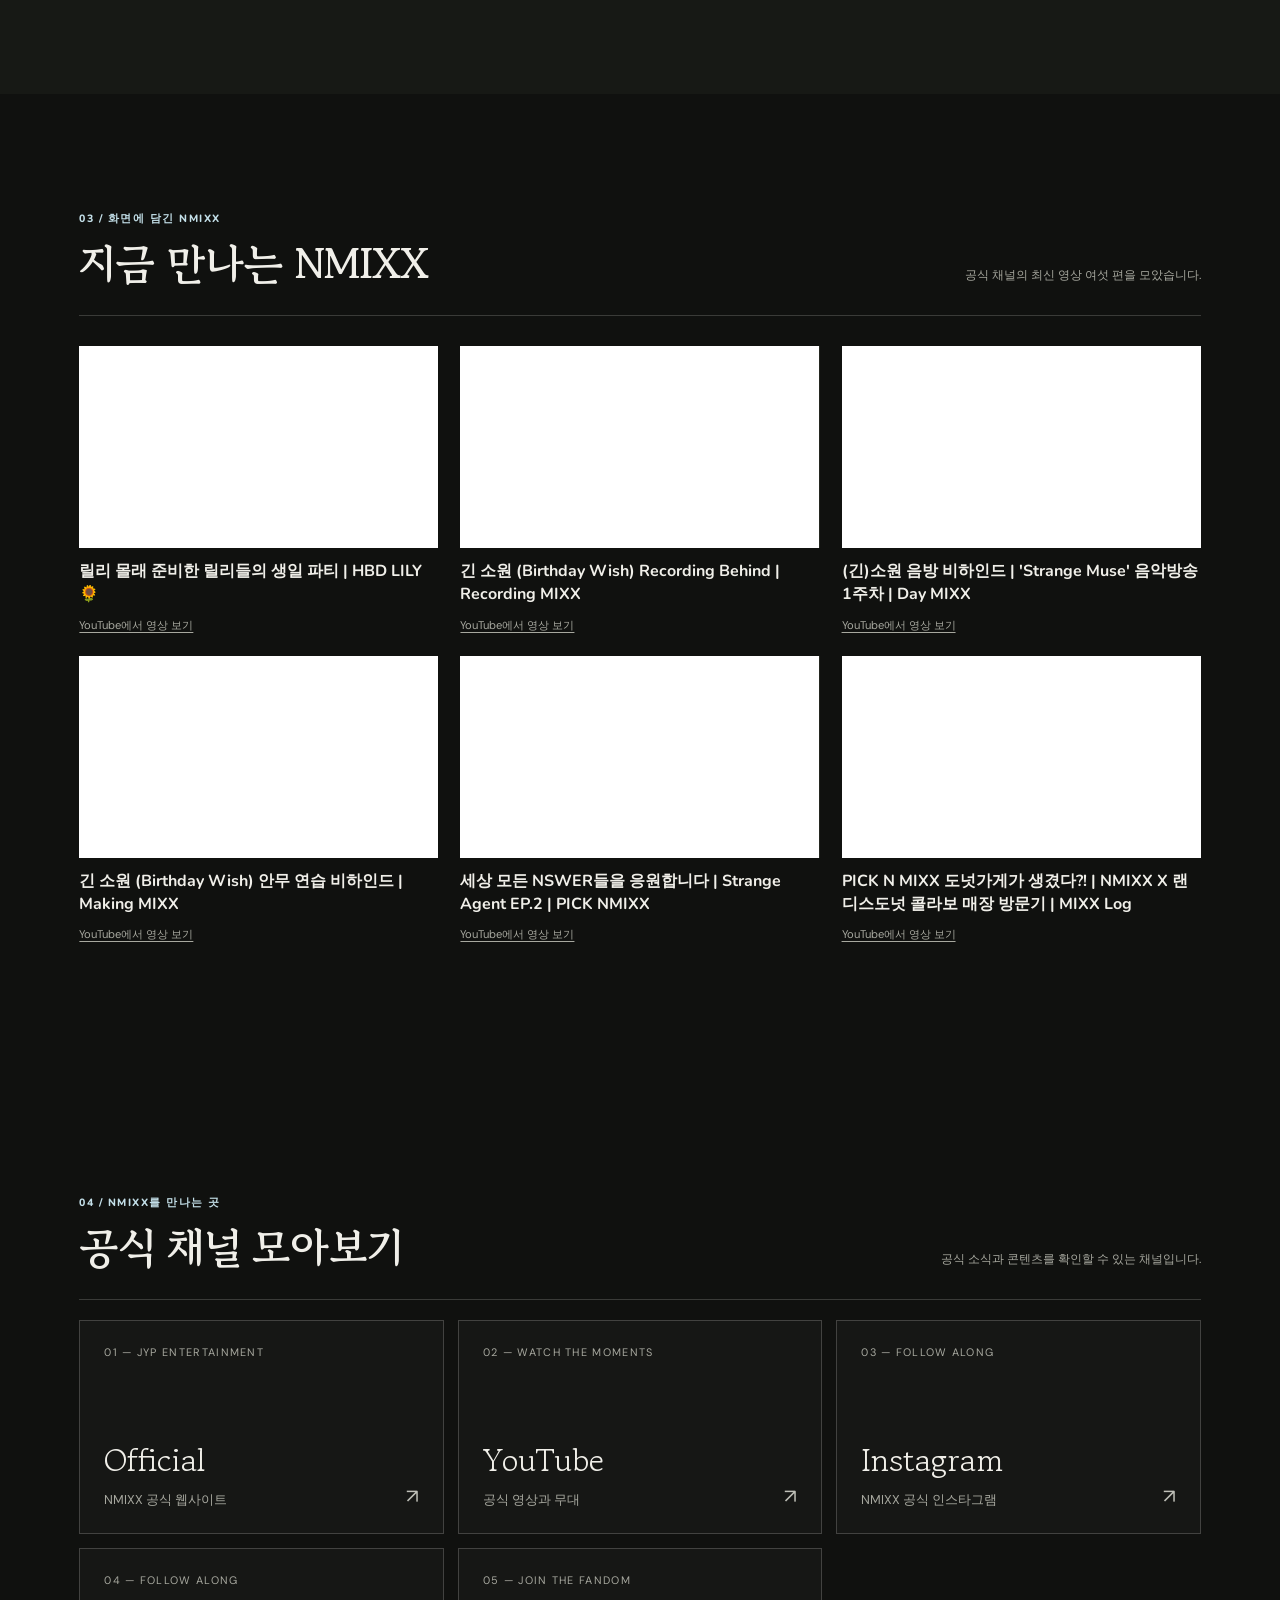
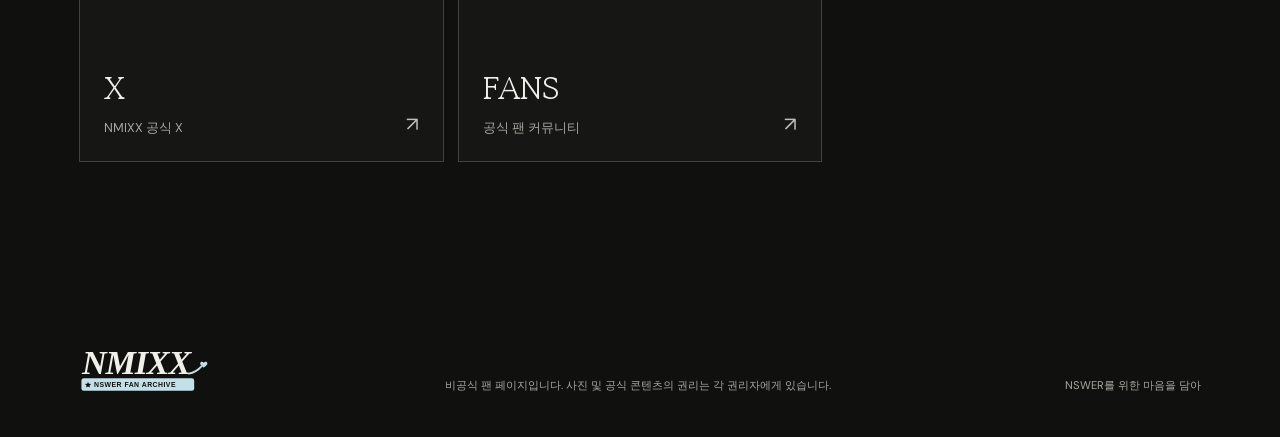
==== commit d1da7252: "Add files via upload" ====
--- a/nmixx-main/nmixx/index.html
+++ b/nmixx-main/nmixx/index.html
@@ -4,64 +4,82 @@
   <meta charset="utf-8">
   <meta name="viewport" content="width=device-width, initial-scale=1">
   <meta name="theme-color" content="#10110f">
-  <meta name="description" content="NMIXX와 NSWER의 순간을 모으는 비공식 팬 페이지.">
-  <title>NMIXX — A little archive for NSWER</title>
+  <meta name="description" content="NMIXX와 NSWER의 순간을 모으는 비공식 팬 페이지." data-i18n-content="site.description">
+  <title data-i18n="site.title">NMIXX — A little archive for NSWER</title>
+  <link rel="icon" href="nmixx-icon.svg" type="image/svg+xml">
   <link rel="preconnect" href="https://fonts.googleapis.com">
   <link rel="preconnect" href="https://fonts.gstatic.com" crossorigin>
-  <link href="https://fonts.googleapis.com/css2?family=DM+Sans:wght@400;500;600;700&family=Gowun+Batang:wght@400;700&display=swap" rel="stylesheet">
+  <link href="https://fonts.googleapis.com/css2?family=Caveat:wght@500;600;700&family=DM+Sans:wght@400;500;600;700&family=Gowun+Batang:wght@400;700&family=Jua&family=Nunito:wght@500;600;700;800&display=swap" rel="stylesheet">
   <link rel="stylesheet" href="css/site.css">
 </head>
 <body>
   <header class="site-header" id="site-header">
-    <a class="wordmark" href="#top" aria-label="NMIXX 홈">NMIXX<span>.</span></a>
-    <nav class="desktop-nav" aria-label="주요 메뉴">
-      <a href="#members">Meet NMIXX</a>
-      <a href="gallery.html">Gallery</a>
-      <a href="#music">Music</a>
-      <a href="#story">Our story</a>
-      <a href="#official">Official links</a>
+    <a class="wordmark" href="#top" aria-label="NMIXX 홈" data-i18n-aria="site.home"><img src="nmixx-wordmark.svg" alt=""></a>
+    <nav class="desktop-nav" aria-label="주요 메뉴" data-i18n-aria="nav.label">
+      <a href="#story" data-i18n="nav.story">Our story</a>
+      <a href="#members" data-i18n="nav.members">Meet NMIXX</a>
+      <a href="gallery.html" data-i18n="nav.gallery">Gallery</a>
+      <a href="#music" data-i18n="nav.music">Music</a>
+      <a href="#videos" data-i18n="nav.videos">공식 영상</a>
+      <a href="#official" data-i18n="nav.official">Official links</a>
     </nav>
+    <div class="language-picker" data-language-picker>
+      <span class="visually-hidden" data-i18n="site.language">언어 선택</span>
+      <button class="language-trigger" type="button" data-language-trigger aria-haspopup="listbox" aria-expanded="false" aria-controls="language-menu" aria-label="언어 선택" data-i18n-aria="site.language">
+        <span data-language-current>한국어</span>
+        <svg aria-hidden="true" viewBox="0 0 12 12" focusable="false"><path d="m2.5 4.5 3.5 3 3.5-3"/></svg>
+      </button>
+      <div class="language-menu" id="language-menu" role="listbox" aria-label="언어 선택" data-i18n-aria="site.language" hidden>
+        <button class="language-option" type="button" role="option" tabindex="-1" data-language-option="ko" data-language-name="한국어" aria-selected="true"><span class="language-option-code">KO</span><span class="language-option-name">한국어</span><svg aria-hidden="true" viewBox="0 0 16 16" focusable="false"><path d="m3 8 3 3 7-7"/></svg></button>
+        <button class="language-option" type="button" role="option" tabindex="-1" data-language-option="en" data-language-name="English" aria-selected="false"><span class="language-option-code">EN</span><span class="language-option-name">English</span><svg aria-hidden="true" viewBox="0 0 16 16" focusable="false"><path d="m3 8 3 3 7-7"/></svg></button>
+        <button class="language-option" type="button" role="option" tabindex="-1" data-language-option="ja" data-language-name="日本語" aria-selected="false"><span class="language-option-code">JA</span><span class="language-option-name">日本語</span><svg aria-hidden="true" viewBox="0 0 16 16" focusable="false"><path d="m3 8 3 3 7-7"/></svg></button>
+      </div>
+    </div>
     <button class="menu-toggle" type="button" aria-expanded="false" aria-controls="mobile-nav">
-      <span class="menu-icon" aria-hidden="true"><i></i><i></i></span>
-      <span class="menu-label">Menu</span>
+      <span class="menu-icon" aria-hidden="true"><i></i><i></i><i></i></span>
+      <span class="menu-label visually-hidden" data-i18n="menu.open">Menu</span>
     </button>
-    <nav class="mobile-nav" id="mobile-nav" aria-label="모바일 메뉴" inert>
-      <a href="#members">Meet NMIXX</a>
-      <a href="gallery.html">Gallery</a>
-      <a href="#music">Music</a>
-      <a href="#story">Our story</a>
-      <a href="#official">Official links</a>
+    <nav class="mobile-nav" id="mobile-nav" aria-label="모바일 메뉴" data-i18n-aria="nav.mobileLabel" inert>
+      <a href="#story" data-i18n="nav.story">Our story</a>
+      <a href="#members" data-i18n="nav.members">Meet NMIXX</a>
+      <a href="gallery.html" data-i18n="nav.gallery">Gallery</a>
+      <a href="#music" data-i18n="nav.music">Music</a>
+      <a href="#videos" data-i18n="nav.videos">공식 영상</a>
+      <a href="#official" data-i18n="nav.official">Official links</a>
     </nav>
   </header>
 
   <main id="top">
+    <!-- 첫 로드와 브라우저 방문 기록에서 페이지를 복원할 때 히어로 문구를 애니메이션합니다. -->
     <section class="hero" aria-labelledby="hero-title">
-      <p class="hero-topline">A little archive for NSWER</p>
+      <p class="hero-topline" data-i18n="hero.topline">A little archive for NSWER</p>
       <div class="hero-content">
         <div class="hero-copy">
-          <p class="eyebrow">The many, the one</p>
+          <p class="eyebrow" data-i18n="hero.eyebrow">The many, the one</p>
           <h1 id="hero-title">NMIXX</h1>
-          <p class="hero-subtitle">서로 다른 목소리가 만나<br>우리만의 장면이 되는 순간.</p>
+          <p class="hero-subtitle" data-i18n="hero.subtitle">서로 다른 목소리가 만나<br>우리만의 장면이 되는 순간.</p>
         </div>
-        <span class="scroll-cue" aria-hidden="true">SCROLL TO DISCOVER</span>
+        <span class="scroll-cue" aria-hidden="true" data-i18n="hero.scroll">SCROLL TO DISCOVER</span>
       </div>
     </section>
 
+    <!-- 챕터 번호 없이 사이트의 목적을 소개하는 인트로입니다. -->
     <section class="intro" id="story">
-      <div class="intro-index reveal"><span>01 / A PLACE TO RETURN</span>FOR NSWER, WITH LOVE</div>
       <div class="intro-copy reveal">
-        <h2>각자의 색으로 빛나고,<br><em>함께일 때 더 선명해지는</em><br>여섯 개의 이야기.</h2>
-        <p class="intro-note">NMIXX와 NSWER가 함께 만들어가는 순간들을 모아두는 작은 아카이브입니다.</p>
+        <p class="intro-kicker" data-i18n="story.kicker">NMIXX와 NSWER의 기록</p>
+        <h2 data-i18n="story.heading">각자의 색으로 빛나고,<br><em>함께일 때 더 선명해지는</em><br>여섯 개의 이야기.</h2>
+        <p class="intro-note" data-i18n="story.note">NMIXX와 NSWER가 함께 만들어가는 순간들을 모아두는 작은 아카이브입니다.</p>
       </div>
     </section>
 
+    <!-- 멤버 카드는 member-data.js에서 정보를 가져오며 멤버 ID를 사용해 member.html로 이동합니다. -->
     <section class="members" id="members">
       <div class="section-heading reveal">
-        <div><p>02 / SIX IN THE MIX</p><h2>Meet NMIXX</h2></div>
-        <span>One team, many colors.</span>
+        <div><p data-i18n="members.index">01 / SIX IN THE MIX</p><h2 data-i18n="members.title">여섯 멤버, 하나의 이야기</h2></div>
+        <span data-i18n="members.subtitle">One team, many colors.</span>
       </div>
       <div class="member-explorer reveal">
-        <div class="member-selector" role="group" aria-label="멤버 프로필 선택">
+        <div class="member-selector" role="group" aria-label="멤버 프로필 선택" data-i18n-aria="members.select">
           <button class="member-tab" type="button" data-member="0" aria-pressed="true" aria-controls="member-profile"><span class="member-tab-index">01</span><span class="member-tab-name">LILY</span><span class="member-tab-arrow" aria-hidden="true">↗</span></button>
           <button class="member-tab" type="button" data-member="1" aria-pressed="false" aria-controls="member-profile"><span class="member-tab-index">02</span><span class="member-tab-name">HAEWON</span><span class="member-tab-arrow" aria-hidden="true">↗</span></button>
           <button class="member-tab" type="button" data-member="2" aria-pressed="false" aria-controls="member-profile"><span class="member-tab-index">03</span><span class="member-tab-name">SULLYOON</span><span class="member-tab-arrow" aria-hidden="true">↗</span></button>
@@ -75,57 +93,76 @@
             <p class="member-profile-index" id="member-index">NMIXX MEMBER 01</p>
             <h3 class="member-profile-name" id="member-name">LILY</h3>
             <p class="member-profile-native" id="member-native">릴리</p>
-              <p class="member-profile-real-name" id="member-real-name">LILY</p>
+            <p class="member-profile-real-name" id="member-real-name">Lily Jin Morrow</p>
+            <p class="member-profile-intro" id="member-intro"></p>
             <div class="member-profile-facts">
-              <p class="member-profile-fact"><span>BIRTHDAY</span><time id="member-birthday" datetime="2002-10-17">2002.10.17</time></p>
-              <p class="member-profile-fact"><span>NATIONALITY</span><span id="member-nationality">Korean-Australian</span></p>
-              <p class="member-profile-fact"><span>POSITION</span><span id="member-position">Vocalist · Korean-English</span></p>
-              <p class="member-profile-fact"><span>MBTI</span><span  id="member-mbti">ENFP</span></p>
+              <p class="member-profile-fact"><span data-i18n="member.birthday">생일</span><time id="member-birthday" datetime="2002-10-17">2002.10.17</time></p>
+              <p class="member-profile-fact"><span data-i18n="member.nationality">국적</span><span id="member-nationality">Korean-Australian</span></p>
+              <p class="member-profile-fact"><span data-i18n="member.position">포지션</span><span id="member-position">Vocalist</span></p>
+              <p class="member-profile-fact"><span data-i18n="member.mbti">MBTI</span><span id="member-mbti">ENFP</span></p>
             </div>
+          </div>
+          <a class="member-more-link" id="member-more-link" href="member.html?member=lily"><span data-i18n="members.more">더 자세히 알아보기</span><svg aria-hidden="true" viewBox="0 0 20 20" focusable="false"><path d="M5 15 15 5M7 5h8v8"/></svg></a>
+        </article>
+      </div>
+    </section>
+
+
+    <!-- 앨범, 커버, 수록곡 정보는 album-data.js에서 가져와 화면에 표시합니다. -->
+    <section class="archive music-section" id="music">
+      <div class="section-heading reveal">
+        <div><p data-i18n="music.index">02 / THE NMIXX SOUND</p><h2 data-i18n="music.title">Records & tracks</h2></div>
+        <span data-i18n="music.subtitle">음반을 선택해 수록곡을 살펴보세요.</span>
+      </div>
+      <div class="album-browser reveal">
+        <div class="album-picker" id="album-picker" role="list" aria-label="NMIXX 음반 전체" data-i18n-aria="music.all"></div>
+        <article class="album-detail" aria-live="polite" aria-atomic="true">
+          <div class="album-art album-art--tone-4" id="album-art" aria-label="Strange Muse 앨범 아트">
+            <img class="album-cover-image" id="album-cover-image" src="https://is1-ssl.mzstatic.com/image/thumb/Music211/v4/48/f1/ab/48f1abb9-adb8-1880-f829-1657fff3e7f3/8809928956848_Cover.jpg/1200x1200bb.webp" alt="Strange Muse 앨범 커버">
+            <span class="album-art-overline" id="album-art-overline">NMIXX / 6TH EP</span>
+            <strong id="album-art-title">STRANGE MUSE</strong>
+            <span class="album-art-mark">NSWER ARCHIVE / 01</span>
+          </div>
+          <div class="album-info">
+            <p class="album-info-index" id="album-release">RELEASE / 2026.10.19</p>
+            <h3><a id="album-title" href="https://open.spotify.com/search/NMIXX%20Strange%20Muse" target="_blank" rel="noreferrer">Strange Muse</a></h3>
+            <p id="album-description">새로운 세계를 탐험하는 NMIXX의 EP.</p>
+            <ol class="track-list" id="track-list" aria-label="수록곡" data-i18n-aria="music.tracks"></ol>
           </div>
         </article>
       </div>
     </section>
 
-
-    <section class="archive music-section" id="music">
+    <!-- 공식 영상 썸네일은 YouTube 링크로 연결해 임베드 플레이어 오류를 피합니다. -->
+    <section class="archive video-section" id="videos">
       <div class="section-heading reveal">
-        <div><p>03 / THE NMIXX SOUND</p><h2>Records & tracks</h2></div>
-        <span>음반을 선택해 수록곡을 살펴보세요.</span>
+        <div><p data-i18n="videos.index">03 / LATEST FROM NMIXX</p><h2 data-i18n="videos.title">최근 공식 영상</h2></div>
+        <span data-i18n="videos.subtitle">새 영상은 NMIXX 공식 YouTube에서 확인하세요.</span>
       </div>
-      <div class="album-browser reveal">
-        <div class="album-picker" id="album-picker" role="list" aria-label="NMIXX 음반 전체"></div>
-        <article class="album-detail" aria-live="polite" aria-atomic="true">
-          <div class="album-art album-art--serenade" id="album-art" aria-label="Heavy Serenade 앨범 아트">
-            <img class="album-cover-image" id="album-cover-image" src="https://d1meds70430yck.cloudfront.net/artists/nmixx/albums/1778468916611-2fcfcbe5.jpg" alt="Heavy Serenade 앨범 커버">
-            <span class="album-art-overline" id="album-art-overline">NMIXX / 1ST ALBUM</span>
-            <strong id="album-art-title">HEAVY<br>SERENADE</strong>
-            <span class="album-art-mark">NSWER ARCHIVE / 01</span>
-          </div>
-          <div class="album-info">
-            <p class="album-info-index" id="album-release">RELEASE / 2026.05.11</p>
-            <h3><a id="album-title" href="https://open.spotify.com/search/NMIXX%20Heavy%20Serenade" target="_blank" rel="noreferrer">Heavy Serenade</a></h3>
-            <p id="album-description">여섯 개의 심장 박동이 하나의 리듬으로 이어지는 첫 정규 앨범.</p>
-            <ol class="track-list" id="track-list" aria-label="수록곡"></ol>
-          </div>
-        </article>
-      </div>
+      <div class="video-grid reveal" id="video-grid" aria-live="polite"></div>
     </section>
 
+    <!-- 공식 웹사이트, YouTube, Instagram, X, FANS 링크를 제공합니다. -->
     <section class="archive official-section" id="official">
       <div class="section-heading reveal">
-        <div><p>04 / OFFICIAL CHANNELS</p><h2>Beyond this page</h2></div>
-        <span>공식 콘텐츠와 소식은 공식 채널에서 확인하세요.</span>
+        <div><p data-i18n="official.index">04 / OFFICIAL CHANNELS</p><h2 data-i18n="official.title">공식 채널</h2></div>
+        <span data-i18n="official.subtitle">공식 콘텐츠와 소식은 공식 채널에서 확인하세요.</span>
       </div>
       <div class="archive-grid">
         <a class="archive-link reveal" href="https://nmixx.jype.com/" target="_blank" rel="noreferrer">
-          <span class="archive-number">01 — JYP ENTERTAINMENT</span><span class="archive-name">Official</span><span class="archive-description">NMIXX 공식 웹사이트</span><span class="archive-arrow" aria-hidden="true">↗</span>
+          <span class="archive-number">01 — JYP ENTERTAINMENT</span><span class="archive-name">Official</span><span class="archive-description" data-i18n="official.site">NMIXX 공식 웹사이트</span><span class="archive-arrow" aria-hidden="true">↗</span>
         </a>
         <a class="archive-link reveal" href="https://www.youtube.com/c/NMIXXOfficial" target="_blank" rel="noreferrer">
-          <span class="archive-number">02 — WATCH THE MOMENTS</span><span class="archive-name">YouTube</span><span class="archive-description">공식 영상과 무대</span><span class="archive-arrow" aria-hidden="true">↗</span>
+          <span class="archive-number">02 — WATCH THE MOMENTS</span><span class="archive-name">YouTube</span><span class="archive-description" data-i18n="official.youtube">공식 영상과 무대</span><span class="archive-arrow" aria-hidden="true">↗</span>
         </a>
         <a class="archive-link reveal" href="https://www.instagram.com/nmixx_official/" target="_blank" rel="noreferrer">
-          <span class="archive-number">03 — FOLLOW ALONG</span><span class="archive-name">Instagram</span><span class="archive-description">NMIXX 공식 인스타그램</span><span class="archive-arrow" aria-hidden="true">↗</span>
+          <span class="archive-number">03 — FOLLOW ALONG</span><span class="archive-name">Instagram</span><span class="archive-description" data-i18n="official.instagram">NMIXX 공식 인스타그램</span><span class="archive-arrow" aria-hidden="true">↗</span>
+        </a>
+        <a class="archive-link reveal" href="https://x.com/NMIXX_official" target="_blank" rel="noreferrer">
+          <span class="archive-number">04 — FOLLOW ALONG</span><span class="archive-name">X</span><span class="archive-description" data-i18n="official.x">NMIXX 공식 X</span><span class="archive-arrow" aria-hidden="true">↗</span>
+        </a>
+        <a class="archive-link reveal" href="https://fans.jype.com/" target="_blank" rel="noreferrer">
+          <span class="archive-number">05 — JOIN THE FANDOM</span><span class="archive-name">FANS</span><span class="archive-description" data-i18n="official.fans">공식 팬 커뮤니티</span><span class="archive-arrow" aria-hidden="true">↗</span>
         </a>
       </div>
     </section>
@@ -133,11 +170,17 @@
   </main>
 
   <footer class="site-footer">
-    <a class="footer-mark" href="#top">NMIXX<span>.</span></a>
-    <p>비공식 팬 페이지입니다. 사진 및 공식 콘텐츠의 권리는 각 권리자에게 있습니다.<br><a href="https://nmixx.jype.com/" target="_blank" rel="noreferrer">NMIXX Official</a></p>
-    <p>MADE WITH LOVE, FOR NSWER</p>
+    <a class="footer-mark" href="#top" aria-label="NMIXX 홈" data-i18n-aria="site.home"><img src="nmixx-wordmark.svg" alt=""></a>
+    <p data-i18n="footer.disclaimer">비공식 팬 페이지입니다. 사진 및 공식 콘텐츠의 권리는 각 권리자에게 있습니다.</p>
+    <p data-i18n="footer.signoff">MADE WITH LOVE, FOR NSWER</p>
   </footer>
 
+  <!-- 각 기능의 데이터가 준비되도록 페이지 데이터 스크립트를 site.js보다 먼저 불러옵니다. -->
+  <script src="js/member-data.js" defer></script>
+  <script src="js/gallery-data.js" defer></script>
+  <script src="js/album-data.js" defer></script>
+  <script src="js/video-data.js" defer></script>
+  <script src="js/language-data.js" defer></script>
   <script src="js/site.js" defer></script>
 </body>
 </html>
--- a/nmixx-main/nmixx/css/site.css
+++ b/nmixx-main/nmixx/css/site.css
@@ -7,8 +7,11 @@
   --line: rgba(240, 239, 233, .19);
   --serif: "Gowun Batang", Georgia, serif;
   --sans: "DM Sans", "Malgun Gothic", sans-serif;
-}
-
+  --round: "Nunito", "Malgun Gothic", sans-serif;
+  --member-name: "Jua", "Nunito", "Malgun Gothic", sans-serif;
+}
+
+/* 전역 기본 스타일과 장식 요소의 텍스트 선택 예외입니다. */
 * { box-sizing: border-box; }
 html { scroll-behavior: smooth; }
 body {
@@ -32,15 +35,38 @@
   min-height: 76px;
   padding: 0 6.2vw;
   color: var(--paper);
+  background: transparent;
+  border-bottom: 1px solid transparent;
+  backdrop-filter: none;
+  transition: background-color .35s ease, border-color .35s ease, backdrop-filter .35s ease;
+}
+.site-header.is-visible,
+.site-header.menu-open {
   background: rgba(16, 17, 15, .9);
-  border-bottom: 1px solid rgba(240, 239, 233, .12);
+  border-bottom-color: rgba(240, 239, 233, .12);
   backdrop-filter: blur(14px);
-  transform: translateY(-105%);
-  transition: transform .45s cubic-bezier(.2,.7,.2,1);
-}
-.site-header.is-visible { transform: translateY(0); }
-.wordmark { font-size: 1.08rem; font-weight: 700; letter-spacing: .12em; }
-.wordmark span { color: var(--acid); }
+}
+.site-header:not(.is-visible):not(.menu-open) .wordmark img { filter: drop-shadow(0 1px 5px rgba(0, 0, 0, .85)); }
+.site-header:not(.is-visible):not(.menu-open) .desktop-nav a,
+.site-header:not(.is-visible):not(.menu-open) .menu-toggle {
+  color: #fff;
+  text-shadow: 0 1px 5px rgba(0, 0, 0, .9), 0 0 12px rgba(0, 0, 0, .55);
+}
+.site-header:not(.is-visible):not(.menu-open) .language-trigger,
+.site-header:not(.is-visible):not(.menu-open) .language-picker.is-open .language-trigger {
+  border-color: rgba(255, 255, 255, .48);
+  background: rgba(10, 11, 10, .36);
+  color: #fff;
+  text-shadow: 0 1px 4px rgba(0, 0, 0, .75);
+  box-shadow: 0 1px 8px rgba(0, 0, 0, .18);
+}
+.site-header:not(.is-visible):not(.menu-open) .language-picker.is-open .language-trigger {
+  border-color: rgba(195, 223, 232, .82);
+  background: rgba(10, 11, 10, .58);
+}
+.site-header:not(.is-visible):not(.menu-open) .language-trigger svg { stroke: #fff; }
+.wordmark { display: inline-flex; flex: 0 0 auto; align-items: center; width: 164px; line-height: 0; }
+.wordmark img { display: block; width: 100%; height: auto; }
 .desktop-nav { display: flex; align-items: center; gap: 2.2rem; }
 .desktop-nav a, .menu-toggle {
   font-size: .72rem;
@@ -50,6 +76,145 @@
 }
 .desktop-nav a { color: #c9c9c2; transition: color .2s; }
 .desktop-nav a:hover, .desktop-nav a:focus-visible { color: var(--acid); }
+.language-picker {
+  position: relative;
+  display: inline-flex;
+  flex: 0 0 auto;
+  align-items: center;
+  margin-left: 1.4rem;
+}
+.language-trigger {
+  display: inline-flex;
+  min-width: 108px;
+  min-height: 38px;
+  align-items: center;
+  justify-content: space-between;
+  gap: 18px;
+  padding: 0 12px;
+  border: 1px solid rgba(240, 239, 233, .2);
+  border-radius: 4px;
+  background: rgba(240, 239, 233, .035);
+  color: #dedfd8;
+  font: 700 .68rem var(--sans);
+  letter-spacing: .025em;
+  cursor: pointer;
+  transition: color .2s, border-color .2s, background .2s, box-shadow .2s;
+}
+.language-trigger:hover,
+.language-picker.is-open .language-trigger {
+  border-color: rgba(195, 223, 232, .62);
+  background: rgba(195, 223, 232, .08);
+  color: #fff;
+}
+.language-trigger:focus-visible { outline: 2px solid var(--acid); outline-offset: 3px; }
+.language-trigger svg { width: 12px; height: 12px; flex: 0 0 auto; fill: none; stroke: var(--acid); stroke-linecap: round; stroke-linejoin: round; stroke-width: 1.4; transition: transform .2s; }
+.language-picker.is-open .language-trigger svg { transform: rotate(180deg); }
+.language-menu {
+  position: absolute;
+  z-index: 20;
+  top: calc(100% + 9px);
+  right: 0;
+  display: grid;
+  width: 190px;
+  gap: 4px;
+  padding: 7px;
+  border: 1px solid rgba(240, 239, 233, .15);
+  border-radius: 7px;
+  background: rgba(20, 22, 19, .98);
+  box-shadow: 0 16px 38px rgba(0, 0, 0, .38);
+  backdrop-filter: blur(16px);
+  transform-origin: top right;
+  animation: language-menu-in .16s ease-out;
+}
+.language-menu[hidden] { display: none; }
+.language-option {
+  display: grid;
+  grid-template-columns: 35px minmax(0, 1fr) 16px;
+  align-items: center;
+  gap: 10px;
+  min-height: 42px;
+  padding: 0 10px;
+  border: 1px solid transparent;
+  border-radius: 4px;
+  background: transparent;
+  color: #c9cac3;
+  text-align: left;
+  cursor: pointer;
+  transition: color .16s, border-color .16s, background .16s, transform .16s;
+}
+.language-option:hover,
+.language-option:focus-visible {
+  border-color: rgba(195, 223, 232, .18);
+  background: rgba(195, 223, 232, .08);
+  color: var(--paper);
+}
+.language-option:focus-visible { outline: 1px solid var(--acid); outline-offset: 1px; }
+.language-option[aria-selected="true"] {
+  border-color: rgba(195, 223, 232, .22);
+  background: rgba(195, 223, 232, .12);
+  color: var(--acid);
+}
+.language-option-code {
+  display: grid;
+  width: 31px;
+  height: 25px;
+  place-items: center;
+  border: 1px solid rgba(240, 239, 233, .14);
+  border-radius: 3px;
+  color: #8e9187;
+  font-size: .58rem;
+  font-weight: 800;
+  letter-spacing: .08em;
+}
+.language-option[aria-selected="true"] .language-option-code {
+  border-color: rgba(195, 223, 232, .42);
+  color: var(--acid);
+}
+.language-option-name { font-size: .76rem; font-weight: 700; }
+.language-option svg { width: 15px; height: 15px; fill: none; stroke: var(--acid); stroke-linecap: round; stroke-linejoin: round; stroke-width: 1.8; opacity: 0; }
+.language-option[aria-selected="true"] svg { opacity: 1; }
+.site-header:not(.is-visible):not(.menu-open) .language-menu {
+  border-color: rgba(255, 255, 255, .3);
+  background: rgba(16, 17, 15, .82);
+  box-shadow: 0 10px 28px rgba(0, 0, 0, .34), 0 1px 8px rgba(255, 255, 255, .08);
+  backdrop-filter: blur(18px);
+}
+.site-header:not(.is-visible):not(.menu-open) .language-option {
+  border-color: rgba(255, 255, 255, .16);
+  background: rgba(255, 255, 255, .055);
+  color: #fff;
+  text-shadow: 0 1px 4px rgba(0, 0, 0, .72);
+}
+.site-header:not(.is-visible):not(.menu-open) .language-option-code {
+  border-color: rgba(255, 255, 255, .32);
+  color: rgba(255, 255, 255, .8);
+}
+.site-header:not(.is-visible):not(.menu-open) .language-option:hover,
+.site-header:not(.is-visible):not(.menu-open) .language-option:focus-visible {
+  border-color: rgba(195, 223, 232, .62);
+  background: rgba(195, 223, 232, .16);
+}
+.site-header:not(.is-visible):not(.menu-open) .language-option[aria-selected="true"] {
+  border-color: rgba(195, 223, 232, .78);
+  background: rgba(195, 223, 232, .2);
+  color: #fff;
+}
+.site-header:not(.is-visible):not(.menu-open) .language-option[aria-selected="true"] .language-option-code {
+  border-color: rgba(195, 223, 232, .7);
+  color: #fff;
+}
+@keyframes language-menu-in { from { opacity: 0; transform: translateY(-4px) scale(.98); } to { opacity: 1; transform: translateY(0) scale(1); } }
+.visually-hidden {
+  position: absolute;
+  width: 1px;
+  height: 1px;
+  padding: 0;
+  overflow: hidden;
+  clip: rect(0, 0, 0, 0);
+  white-space: nowrap;
+  clip-path: inset(50%);
+  border: 0;
+}
 .menu-toggle {
   display: none;
   border: 0;
@@ -84,7 +249,7 @@
 }
 .hero-topline {
   position: absolute;
-  top: 48px;
+  top: 96px;
   left: 6.2vw;
   display: flex;
   align-items: center;
@@ -143,21 +308,20 @@
 .scroll-cue::after { width: 1px; height: 58px; background: var(--acid); content: ""; }
 .intro {
   display: grid;
-  grid-template-columns: minmax(140px, .7fr) minmax(0, 1.3fr);
-  gap: 7vw;
+  grid-template-columns: minmax(0, 1fr);
   padding: 17vh 12vw 18vh;
   background: var(--paper);
   color: var(--ink);
 }
-.intro-index { padding-top: 10px; color: #5e6158; font-size: .7rem; font-weight: 700; letter-spacing: .16em; }
-.intro-index span { display: block; margin-bottom: 16px; color: #8b8d84; }
-.intro-copy { max-width: 760px; }
+.intro-copy { max-width: 900px; }
+.intro-kicker { display: flex; align-items: center; gap: 12px; margin: 0 0 24px; color: #707861; font-family: var(--round); font-size: .72rem; font-weight: 800; letter-spacing: .13em; }
+.intro-kicker::before { width: 28px; height: 1px; background: #707861; content: ""; }
 .intro h2 {
   margin: 0;
   font-family: var(--serif);
   font-size: 3.15rem;
-  font-weight: 400;
-  line-height: 1.48;
+  font-weight: 700;
+  line-height: 1.38;
   word-break: keep-all;
 }
 .intro h2 em { color: #707861; font-style: normal; }
@@ -171,8 +335,8 @@
   padding-bottom: 26px;
   border-bottom: 1px solid var(--line);
 }
-.section-heading p { margin: 0 0 10px; color: var(--acid); font-size: .66rem; font-weight: 700; letter-spacing: .17em; }
-.section-heading h2 { margin: 0; font-size: 2.65rem; font-weight: 500; letter-spacing: .01em; }
+.section-heading p { margin: 0 0 10px; color: var(--acid); font-family: var(--round); font-size: .66rem; font-weight: 800; letter-spacing: .14em; }
+.section-heading h2 { margin: 0; font-family: var(--serif); font-size: 2.65rem; font-weight: 700; letter-spacing: -.025em; line-height: 1.25; }
 .section-heading > span { padding-bottom: 5px; color: var(--muted); font-size: .75rem; }
 .archive-grid { display: grid; grid-template-columns: repeat(3, 1fr); }
 .archive-link {
@@ -191,6 +355,23 @@
 .archive-name { margin: auto 0 8px; font-family: var(--serif); font-size: 2rem; }
 .archive-description { margin: 0; color: var(--muted); font-size: .8rem; }
 .archive-arrow { position: absolute; right: 26px; bottom: 27px; color: #bfc0b8; font-size: 1.25rem; transition: transform .2s, color .2s; }
+.official-section .archive-grid { gap: 14px; padding-top: 20px; }
+.official-section .archive-link {
+  min-height: 214px;
+  padding: 24px;
+  border: 1px solid rgba(240, 239, 233, .2);
+  background: rgba(240, 239, 233, .025);
+  transition: border-color .2s, background .2s, transform .2s;
+}
+.official-section .archive-link + .archive-link { padding-left: 24px; border-left: 1px solid rgba(240, 239, 233, .2); }
+.official-section .archive-link:hover,
+.official-section .archive-link:focus-visible {
+  border-color: rgba(195, 223, 232, .75);
+  background: rgba(195, 223, 232, .06);
+  transform: translateY(-3px);
+}
+.official-section .archive-link:focus-visible { outline: 2px solid var(--acid); outline-offset: 3px; }
+.official-section .archive-arrow { right: 24px; bottom: 24px; }
 
 .gallery-section { padding-top: 11vh; }
 .gallery-page .gallery-section { min-height: 100svh; padding-top: 14vh; }
@@ -257,8 +438,8 @@
 .lightbox-close { position: absolute; top: 8px; right: 10px; z-index: 1; width: 38px; height: 38px; border: 0; background: var(--ink); color: var(--paper); font-size: 1.5rem; cursor: pointer; }
 
 .music-section { background: #171915; }
-.album-browser { display: grid; grid-template-columns: minmax(0, 1fr); gap: 36px; padding-top: 38px; }
-.album-picker { display: grid; grid-template-columns: repeat(4, minmax(0, 1fr)); align-content: start; gap: 12px; }
+.album-browser { display: grid; grid-template-columns: minmax(250px, .75fr) minmax(0, 1.7fr); align-items: start; gap: 32px; padding-top: 38px; }
+.album-picker { display: grid; grid-template-columns: minmax(0, 1fr); align-content: start; gap: 10px; max-height: 620px; padding: 2px 6px 2px 2px; overflow-y: auto; overscroll-behavior: contain; }
 .album-choice {
   display: grid;
   grid-template-columns: 54px minmax(0, 1fr);
@@ -293,18 +474,20 @@
   transition: border-color .2s, background .2s;
 }
 .album-option.is-active { border-color: var(--acid); background: rgba(195,223,232,.08); }
+.album-option:not(.is-active) { transition: transform .24s ease, border-color .24s ease, background .24s ease; }
+.album-option:not(.is-active):hover, .album-option:not(.is-active):focus-within { transform: translateY(-3px); border-color: rgba(195,223,232,.62); background: rgba(195,223,232,.06); }
 .album-option-cover { position: relative; aspect-ratio: 4 / 5; overflow: hidden; background: #273035; }
 .album-option-cover img { display: block; width: 100%; height: 100%; object-fit: cover; }
 .album-option-cover.has-fallback::after { position: absolute; inset: 0; display: grid; place-items: center; padding: 5px; color: var(--paper); content: "NMIXX"; font-family: var(--serif); font-size: .7rem; text-align: center; }
 .album-option-copy { display: grid; gap: 6px; min-width: 0; }
 .album-option-year { color: var(--muted); font-size: .57rem; letter-spacing: .1em; }
-.album-option-name { color: var(--paper); font-family: var(--serif); font-size: .95rem; line-height: 1.3; overflow-wrap: anywhere; }
+.album-option-name { color: var(--paper); font-family: var(--round); font-size: .98rem; font-weight: 700; line-height: 1.3; overflow-wrap: anywhere; }
 button.album-option-name { width: 100%; padding: 0; border: 0; background: transparent; text-align: left; cursor: pointer; }
 .album-option-name:focus-visible { outline: 1px solid var(--acid); outline-offset: 3px; }
 .album-select { justify-self: start; padding: 0; border: 0; background: none; color: var(--muted); font-size: .53rem; font-weight: 700; letter-spacing: .1em; cursor: pointer; }
 .album-select:focus-visible, .album-option.is-active .album-select { color: var(--acid); }
 .album-select:focus-visible { outline: 1px solid var(--acid); outline-offset: 3px; }
-.album-detail { display: grid; grid-template-columns: minmax(190px, .78fr) minmax(0, 1.22fr); align-items: start; gap: 30px; min-width: 0; }
+.album-detail { display: grid; grid-template-columns: minmax(220px, .78fr) minmax(0, 1.22fr); align-items: stretch; gap: 30px; min-width: 0; }
 .album-art {
   position: relative;
   display: flex;
@@ -338,14 +521,15 @@
 .album-art > strong { font-size: 2.4rem; font-weight: 700; line-height: .92; overflow-wrap: anywhere; white-space: pre-line; }
 .album-info { min-width: 0; }
 .album-info-index { margin: 0 0 12px; color: var(--acid); font-size: .62rem; font-weight: 700; letter-spacing: .13em; }
-.album-info h3 { margin: 0; font-family: var(--serif); font-size: 2rem; font-weight: 400; line-height: 1.25; overflow-wrap: anywhere; }
+.album-info h3 { margin: 0; font-family: var(--round); font-size: 2.15rem; font-weight: 800; line-height: 1.25; overflow-wrap: anywhere; }
 .album-info h3 a { color: inherit; text-decoration: none; }
 .album-info h3 a:focus-visible { outline: 2px solid var(--acid); outline-offset: 4px; }
 .album-info > p:not(.album-info-index) { max-width: 420px; margin: 12px 0 24px; color: var(--muted); font-size: .78rem; line-height: 1.8; word-break: keep-all; }
 .track-list { display: grid; grid-template-columns: repeat(2, minmax(0, 1fr)); gap: 0 18px; margin: 0; padding: 0; list-style: none; counter-reset: tracks; }
-.track-list li { display: grid; grid-template-columns: 27px minmax(0, 1fr); gap: 8px; align-items: baseline; min-width: 0; padding: 11px 0; border-top: 1px solid var(--line); counter-increment: tracks; color: #d9d9d2; font-size: .72rem; line-height: 1.4; overflow-wrap: anywhere; }
+.track-list li { display: grid; grid-template-columns: 30px minmax(0, 1fr); gap: 10px; align-items: baseline; min-width: 0; padding: 13px 0; border-top: 1px solid var(--line); counter-increment: tracks; color: #d9d9d2; font-family: var(--round); font-size: .92rem; font-weight: 600; line-height: 1.45; overflow-wrap: anywhere; }
 .track-list li::before { content: counter(tracks, decimal-leading-zero); color: var(--muted); font-size: .58rem; }
 .track-list li.is-title-track { color: var(--acid); }
+.track-list li.track-list-empty { grid-column: 1 / -1; color: var(--muted); font-size: .82rem; font-weight: 400; }
 .track-list li a { display: block; min-width: 0; color: inherit; text-decoration: none; }
 .track-list li a:focus-visible { outline: 1px solid var(--acid); outline-offset: 3px; }
 
@@ -400,27 +584,88 @@
 }
 .member-tab:focus-visible { outline: 2px solid var(--ink); outline-offset: 3px; }
 .member-tab-index { font-size: .63rem; letter-spacing: .1em; opacity: .7; }
-.member-tab-name { font-size: .91rem; font-weight: 700; letter-spacing: .1em; }
+.member-tab-name { font-family: var(--member-name); font-size: .91rem; font-weight: 400; letter-spacing: .04em; }
 .member-tab-arrow { font-size: 1rem; transition: transform .22s ease; }
 .member-tab:hover .member-tab-arrow, .member-tab[aria-pressed="true"] .member-tab-arrow { transform: translateX(4px); }
 .member-profile {
+  position: relative;
   display: grid;
   grid-template-columns: minmax(170px, .82fr) minmax(0, 1fr);
   align-items: center;
   gap: 32px;
   min-width: 0;
+  padding-bottom: 36px;
 }
 .member-image { display: block; width: 100%; aspect-ratio: 4 / 5; object-fit: cover; background: #4b503a; }
 .member-profile-copy { min-width: 0; }
 .member-profile-index { margin: 0 0 24px; color: rgba(16,17,15,.82); font-size: .65rem; font-weight: 700; letter-spacing: .15em; }
-.member-profile-name { margin: 0; font-size: 3.6rem; font-weight: 600; line-height: 1; overflow-wrap: anywhere; }
+.member-profile-name { margin: 0; font-family: var(--member-name); font-size: 3.6rem; font-weight: 400; line-height: 1; overflow-wrap: anywhere; }
 .member-profile-native { margin: 12px 0 0; font-family: var(--serif); font-size: 1.35rem; }
 .member-profile-real-name { margin: 8px 0 0; color: rgba(16,17,15,.78); font-size: .76rem; letter-spacing: .04em; }
 .member-profile-facts { display: grid; gap: 0; margin-top: 18px; }
 .member-profile-fact { display: flex; justify-content: space-between; gap: 16px; margin: 0; padding: 14px 0; border-top: 1px solid rgba(16,17,15,.28); font-size: .72rem; }
 .member-profile-fact span:first-child { color: rgba(16,17,15,.82); font-weight: 700; letter-spacing: .1em; }
 .member-profile-intro { margin: 18px 0 0; color: rgba(16,17,15,.82); font-family: var(--serif); font-size: .9rem; line-height: 1.8; word-break: keep-all; }
-
+.member-more-link {
+  position: absolute;
+  right: 0;
+  bottom: 0;
+  display: inline-flex;
+  align-items: center;
+  gap: 8px;
+  color: rgba(16,17,15,.62);
+  font-size: .64rem;
+  font-weight: 600;
+  letter-spacing: .025em;
+  transition: color .2s, gap .2s;
+}
+.member-more-link svg { width: 13px; height: 13px; flex: 0 0 auto; overflow: visible; fill: none; stroke: currentColor; stroke-linecap: round; stroke-linejoin: round; stroke-width: 1.5; transition: transform .2s; }
+.member-more-link:hover, .member-more-link:focus-visible { gap: 11px; color: var(--ink); }
+.member-more-link:hover svg, .member-more-link:focus-visible svg { transform: translate(2px, -2px); }
+.member-more-link:focus-visible { outline: 1px solid currentColor; outline-offset: 4px; }
+
+/* 공식 영상 썸네일과 제목을 YouTube 링크로 연결해 플레이어 삽입 오류를 방지합니다. */
+.video-grid { display: grid; grid-template-columns: repeat(3, minmax(0, 1fr)); gap: 22px; padding-top: 30px; }
+.video-card { min-width: 0; }
+.video-card iframe { display: block; width: 100%; aspect-ratio: 16 / 9; border: 0; background: #242720; }
+.video-card-link { display: grid; min-height: 120px; padding: 18px; place-items: center; background: #242720; color: var(--paper); text-align: center; }
+.video-card h3 { margin: 12px 0 6px; font-family: var(--round); font-size: 1rem; line-height: 1.45; }
+.video-card a { color: var(--muted); font-size: .7rem; text-decoration: underline; text-underline-offset: 3px; }
+.footer-mark { display: inline-flex; width: 132px; line-height: 0; }
+.footer-mark img { display: block; width: 100%; height: auto; }
+
+/* 멤버 페이지는 공통 프로필 데이터를 재사용하며 상세한 편집형 레이아웃을 적용합니다. */
+.member-detail-section { min-height: 82svh; padding: 145px 10vw 100px; }
+.member-back-link { display: inline-block; margin-bottom: 36px; color: var(--muted); font-size: .74rem; }
+.member-back-link:hover, .member-back-link:focus-visible { color: var(--acid); }
+.member-detail-grid { display: grid; grid-template-columns: minmax(240px, .8fr) minmax(0, 1.2fr); align-items: start; gap: 6vw; max-width: 1160px; margin: 0 auto; }
+.member-detail-image { display: block; width: 100%; max-height: 760px; aspect-ratio: 4 / 5; object-fit: cover; background: #242720; }
+.member-detail-copy { min-width: 0; }
+.member-detail-name { margin: 0; font-family: var(--member-name); font-size: clamp(3rem, 7vw, 6rem); font-weight: 400; line-height: 1; }
+.member-detail-native { margin: 12px 0 0; font-family: var(--serif); font-size: 1.45rem; }
+.member-detail-real-name { margin: 8px 0 0; color: var(--muted); font-size: .8rem; }
+.member-detail-intro { margin: 24px 0; color: #d7d7d0; font-family: var(--serif); font-size: 1.05rem; line-height: 1.9; word-break: keep-all; }
+.member-detail-facts { display: grid; grid-template-columns: repeat(2, minmax(0, 1fr)); gap: 0 24px; margin: 0; }
+.member-detail-facts > div { display: grid; gap: 8px; padding: 16px 0; border-top: 1px solid var(--line); }
+.member-detail-facts dt { color: var(--muted); font-size: .62rem; font-weight: 700; letter-spacing: .12em; }
+.member-detail-facts dd { margin: 0; font-size: .86rem; }
+.member-photo-section { max-width: 1160px; margin: 88px auto 0; }
+.member-photo-heading { display: flex; align-items: baseline; justify-content: space-between; gap: 20px; padding-bottom: 18px; border-bottom: 1px solid var(--line); }
+.member-photo-heading .member-profile-index { margin: 0; color: var(--acid); }
+.member-photo-heading h2 { margin: 0; font-family: var(--round); font-size: 1.25rem; font-weight: 700; }
+.member-photo-grid { display: grid; grid-template-columns: repeat(3, minmax(0, 1fr)); gap: 18px; padding-top: 22px; }
+.member-photo { min-width: 0; margin: 0; }
+.member-photo a { display: block; overflow: hidden; background: #242720; }
+.member-photo img { display: block; width: 100%; aspect-ratio: 4 / 3; object-fit: cover; transition: transform .35s ease, filter .25s ease; }
+.member-photo a:hover img, .member-photo a:focus-visible img { transform: scale(1.035); filter: brightness(.86); }
+.member-photo a:focus-visible { outline: 2px solid var(--acid); outline-offset: 3px; }
+.member-photo figcaption { padding-top: 10px; color: var(--muted); font-family: var(--serif); font-size: .84rem; }
+
+/* 브랜드 표시와 장식용 레이블에만 재사용하는 텍스트 선택 방지 스타일입니다. 본문에는 적용하지 않습니다. */
+.no-select, .wordmark, .footer-mark, .hero-topline, .eyebrow, .scroll-cue, .intro-kicker, .section-heading p, .member-profile-index, .album-art-overline, .album-art-mark {
+  -webkit-user-select: none;
+  user-select: none;
+}
 .site-footer {
   display: flex;
   align-items: end;
@@ -431,20 +676,34 @@
   font-size: .7rem;
   line-height: 1.8;
 }
-.footer-mark { color: var(--paper); font-size: 1rem; font-weight: 700; letter-spacing: .13em; }
+.footer-mark { color: var(--paper); }
 .site-footer p { margin: 0; }
 .site-footer a { color: var(--paper); text-decoration: underline; text-underline-offset: 3px; }
 .reveal { opacity: 0; transform: translateY(24px); transition: opacity .7s ease, transform .7s cubic-bezier(.2,.7,.2,1); }
 .reveal.is-in-view { opacity: 1; transform: translateY(0); }
+.hero-topline, .hero-copy > *, .scroll-cue { opacity: 1; }
+.hero-ready .hero-topline, .hero-ready .hero-copy > *, .hero-ready .scroll-cue { animation: hero-arrive .75s cubic-bezier(.2,.7,.2,1) both; }
+.hero-ready .hero-topline { animation-delay: .08s; }
+.hero-ready .hero-copy > :nth-child(1) { animation-delay: .18s; }
+.hero-ready .hero-copy > :nth-child(2) { animation-delay: .3s; }
+.hero-ready .hero-copy > :nth-child(3) { animation-delay: .42s; }
+.hero-ready .scroll-cue { animation-delay: .55s; }
+@keyframes hero-arrive { from { opacity: 0; transform: translateY(20px); } to { opacity: 1; transform: translateY(0); } }
 
 @media (max-width: 760px) {
   .site-header { min-height: 64px; padding: 0 22px; }
+  .wordmark { width: 116px; }
   .desktop-nav { display: none; }
-  .menu-toggle { display: inline-flex; align-items: center; gap: 10px; padding: 12px 0; font-size: .66rem; }
-  .menu-icon { display: grid; gap: 5px; width: 18px; }
-  .menu-icon i { display: block; height: 1px; background: currentColor; transition: transform .2s; }
-  .menu-toggle[aria-expanded="true"] .menu-icon i:first-child { transform: translateY(3px) rotate(45deg); }
-  .menu-toggle[aria-expanded="true"] .menu-icon i:last-child { transform: translateY(-3px) rotate(-45deg); }
+  .language-picker { order: 1; margin-left: auto; }
+  .menu-toggle { order: 2; margin-left: 10px; }
+  .language-trigger { min-width: 100px; min-height: 36px; padding: 0 10px; }
+  .language-menu { width: 180px; }
+  .menu-toggle { display: inline-flex; width: 40px; height: 40px; align-items: center; justify-content: center; margin-left: 10px; padding: 0; }
+  .menu-icon { display: grid; gap: 4px; width: 24px; }
+  .menu-icon i { display: block; width: 100%; height: 3px; border-radius: 999px; background: currentColor; transition: transform .24s ease, opacity .16s ease; }
+  .menu-toggle[aria-expanded="true"] .menu-icon i:first-child { transform: translateY(7px) rotate(45deg); }
+  .menu-toggle[aria-expanded="true"] .menu-icon i:nth-child(2) { transform: scaleX(0); opacity: 0; }
+  .menu-toggle[aria-expanded="true"] .menu-icon i:last-child { transform: translateY(-7px) rotate(-45deg); }
   .mobile-nav {
     position: absolute;
     inset: 64px 0 auto;
@@ -456,22 +715,23 @@
     max-height: 0;
     transition: max-height .3s ease, padding .3s ease;
   }
-  .mobile-nav.is-open { max-height: 340px; padding: 8px 22px 20px; }
+  .mobile-nav.is-open { max-height: 390px; padding: 8px 22px 20px; }
   .mobile-nav a { padding: 13px 0; border-top: 1px solid var(--line); color: #d3d3cb; font-size: .74rem; letter-spacing: .08em; }
   .hero { min-height: 620px; height: 100svh; max-height: 920px; }
   .hero::before {
     background-image: url("https://d1meds70430yck.cloudfront.net/images/2026/09/30/gAAAAABqvIeXqddbfvSoG50ZqBBJu84pTSoM2ujSBKNfVXCbJpQa1Ip3KAnRwAHRNyABldLEQdpBncDLPQH21VVjtwwZZ7HBP79kBayVY1C6tO9GMSvXE7p22eyqiHouS1Ae8-oR4WWJKhJ96erf85F8vFxj3LeA3A%3D%3D/d5caa90fa546cc03b271c3b1a1df7765ea4291bf.jpg");
     background-position: center top;
   }
-  .hero-topline { top: 30px; left: 22px; font-size: .58rem; }
+  .hero-topline { top: 82px; left: 22px; font-size: .58rem; }
   .hero-content { grid-template-columns: 1fr; padding: 0 22px 9vh; }
   h1 { font-size: 4.1rem; }
   .hero-subtitle { max-width: 300px; margin-top: 16px; font-size: .96rem; }
   .scroll-cue { position: absolute; right: 23px; bottom: 9vh; font-size: .55rem; }
   .scroll-cue::after { height: 42px; }
-  .intro { grid-template-columns: 1fr; gap: 38px; padding: 12vh 22px 13vh; }
-  .intro h2 { font-size: 2.15rem; }
-  .intro-note { margin-top: 20px; font-size: .82rem; }
+  .intro { grid-template-columns: minmax(0, 1fr); gap: 38px; padding: 12vh 22px 13vh; }
+  .intro-copy { min-width: 0; }
+  .intro h2 { font-size: 2.15rem; word-break: normal; overflow-wrap: anywhere; }
+  .intro-note { max-width: 100%; margin-top: 20px; font-size: .82rem; }
   .archive { padding: 10vh 22px 12vh; }
   .section-heading { align-items: start; flex-direction: column; gap: 14px; }
   .section-heading h2 { font-size: 2rem; }
@@ -479,6 +739,10 @@
   .archive-grid { grid-template-columns: 1fr; }
   .archive-link { min-height: 164px; padding: 20px 34px 20px 0; }
   .archive-link + .archive-link { padding-left: 0; border-left: 0; }
+  .official-section .archive-grid { gap: 10px; padding-top: 16px; }
+  .official-section .archive-link,
+  .official-section .archive-link + .archive-link { min-height: 150px; padding: 18px; border: 1px solid rgba(240, 239, 233, .2); }
+  .official-section .archive-arrow { right: 18px; bottom: 18px; }
   .archive-name { font-size: 1.7rem; }
   .archive-arrow { right: 3px; bottom: 22px; }
   .members { padding: 10vh 22px 11vh; }
@@ -494,14 +758,24 @@
   .member-profile-real-name { margin-top: 6px; font-size: .68rem; }
   .member-profile-facts { margin-top: 12px; }
   .member-profile-fact { flex-direction: column; gap: 6px; padding: 9px 0; font-size: .68rem; }
-  .member-profile-intro { margin-top: 12px; font-size: .78rem; }
+  .member-profile-intro { margin-top: 12px; font-size: .78rem; word-break: normal; overflow-wrap: anywhere; }
+  .member-detail-section { padding: 105px 22px 70px; }
+  .member-detail-grid { grid-template-columns: 1fr; gap: 30px; }
+  .member-detail-image { max-height: 68svh; }
+  .member-detail-name { font-size: 3.6rem; }
+  .member-detail-intro { margin: 18px 0; font-size: .92rem; }
+  .member-detail-facts { gap: 0 14px; }
+  .member-photo-section { margin-top: 58px; }
+  .member-photo-heading h2 { font-size: 1rem; }
+  .member-photo-grid { grid-template-columns: repeat(2, minmax(0, 1fr)); gap: 14px 10px; }
+  .member-photo figcaption { font-size: .75rem; }
   .gallery-toolbar { align-items: start; flex-direction: column; gap: 14px; }
   .gallery-grid { grid-template-columns: repeat(2, minmax(0, 1fr)); gap: 24px 12px; }
   .gallery-item--wide { grid-column: span 2; }
   .gallery-item figcaption strong { font-size: .95rem; }
   .gallery-lightbox { width: calc(100% - 20px); padding: 12px; }
   .album-browser { grid-template-columns: minmax(0, 1fr); gap: 26px; padding-top: 28px; }
-  .album-picker { grid-template-columns: repeat(2, minmax(0, 1fr)); gap: 8px; }
+  .album-picker { grid-template-columns: repeat(2, minmax(0, 1fr)); gap: 8px; max-height: none; overflow: visible; }
   .album-option { grid-template-columns: 48px minmax(0, 1fr); gap: 8px; padding: 7px; }
   .album-option-name { font-size: .78rem; }
   .album-option-year { font-size: .51rem; }
@@ -510,14 +784,15 @@
   .album-choice > span:first-child { grid-row: auto; }
   .album-choice strong { font-size: .9rem; }
   .album-choice:hover, .album-choice:focus-visible, .album-choice[aria-pressed="true"] { padding-left: 10px; }
-  .album-detail { grid-template-columns: minmax(105px, .72fr) minmax(0, 1.28fr); gap: 14px; }
-  .album-art { padding: 11px; }
+  .album-detail { grid-template-columns: minmax(0, 1fr); gap: 20px; }
+  .album-art { width: 100%; aspect-ratio: 1 / 1; padding: 16px; }
   .album-art > strong { font-size: 1.25rem; }
   .album-art-overline, .album-art-mark { font-size: .43rem; }
-  .album-info h3 { font-size: 1.45rem; }
-  .album-info > p:not(.album-info-index) { margin: 8px 0 16px; font-size: .72rem; }
-  .track-list { grid-template-columns: 1fr; }
-  .track-list li { padding: 8px 0; font-size: .68rem; }
+  .album-info h3 { font-size: clamp(1.45rem, 7vw, 2rem); }
+  .album-info > p:not(.album-info-index) { margin: 8px 0 16px; font-size: .78rem; }
+  .track-list { grid-template-columns: repeat(2, minmax(0, 1fr)); gap: 0 14px; }
+  .track-list li { padding: 9px 0; font-size: .77rem; }
+  .video-grid { grid-template-columns: 1fr; gap: 24px; }
   .site-footer { align-items: start; flex-direction: column; padding: 34px 22px; }
 }
 
@@ -525,4 +800,12 @@
   *, *::before, *::after { scroll-behavior: auto !important; transition-duration: .01ms !important; animation-duration: .01ms !important; }
   .hero::before { transform: translate3d(0, 18vh, 0) scale(1.04); }
   .reveal { opacity: 1; transform: none; }
-}
+  .hero-topline, .hero-copy > *, .scroll-cue { opacity: 1; animation: none !important; }
+}
+
+@media (max-width: 360px) {
+  .site-header { padding: 0 16px; }
+  .wordmark { width: 108px; }
+  .language-trigger { min-width: 92px; padding: 0 8px; }
+  .menu-toggle { gap: 8px; margin-left: 8px; }
+}
